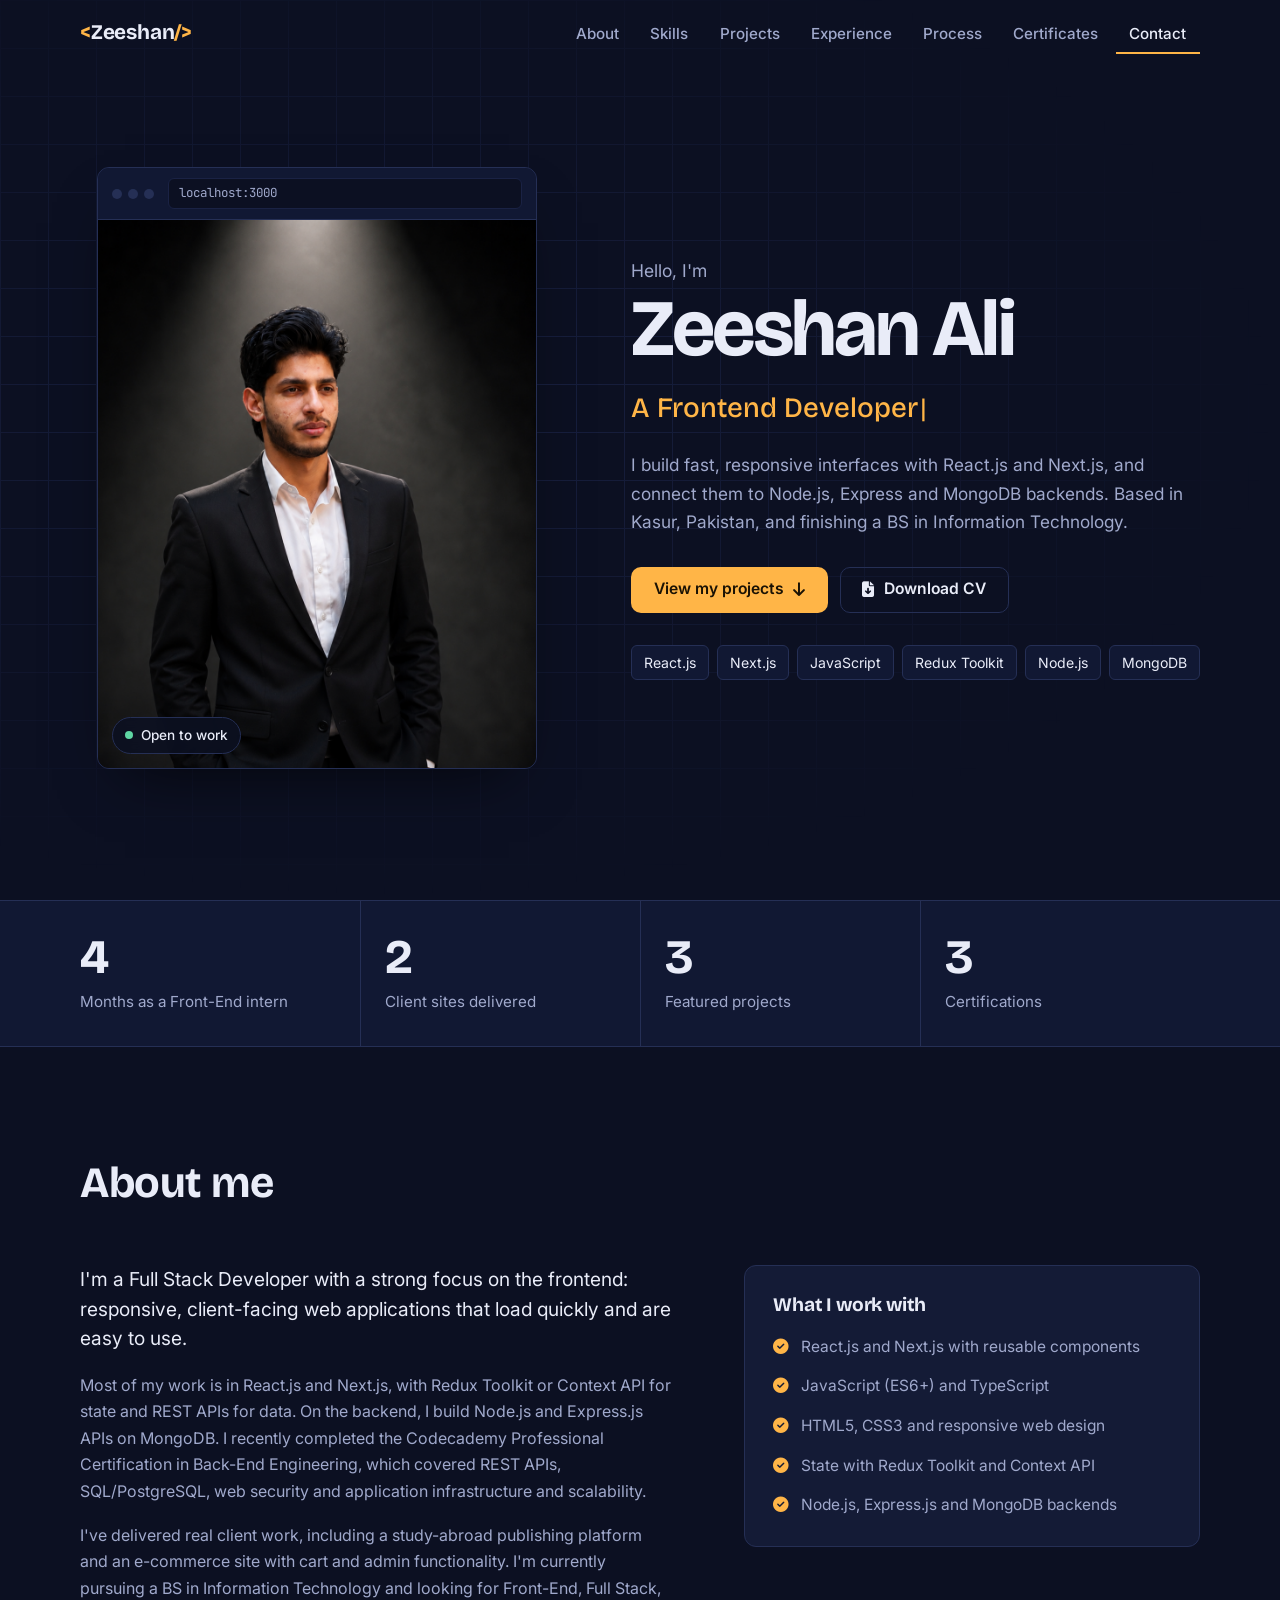
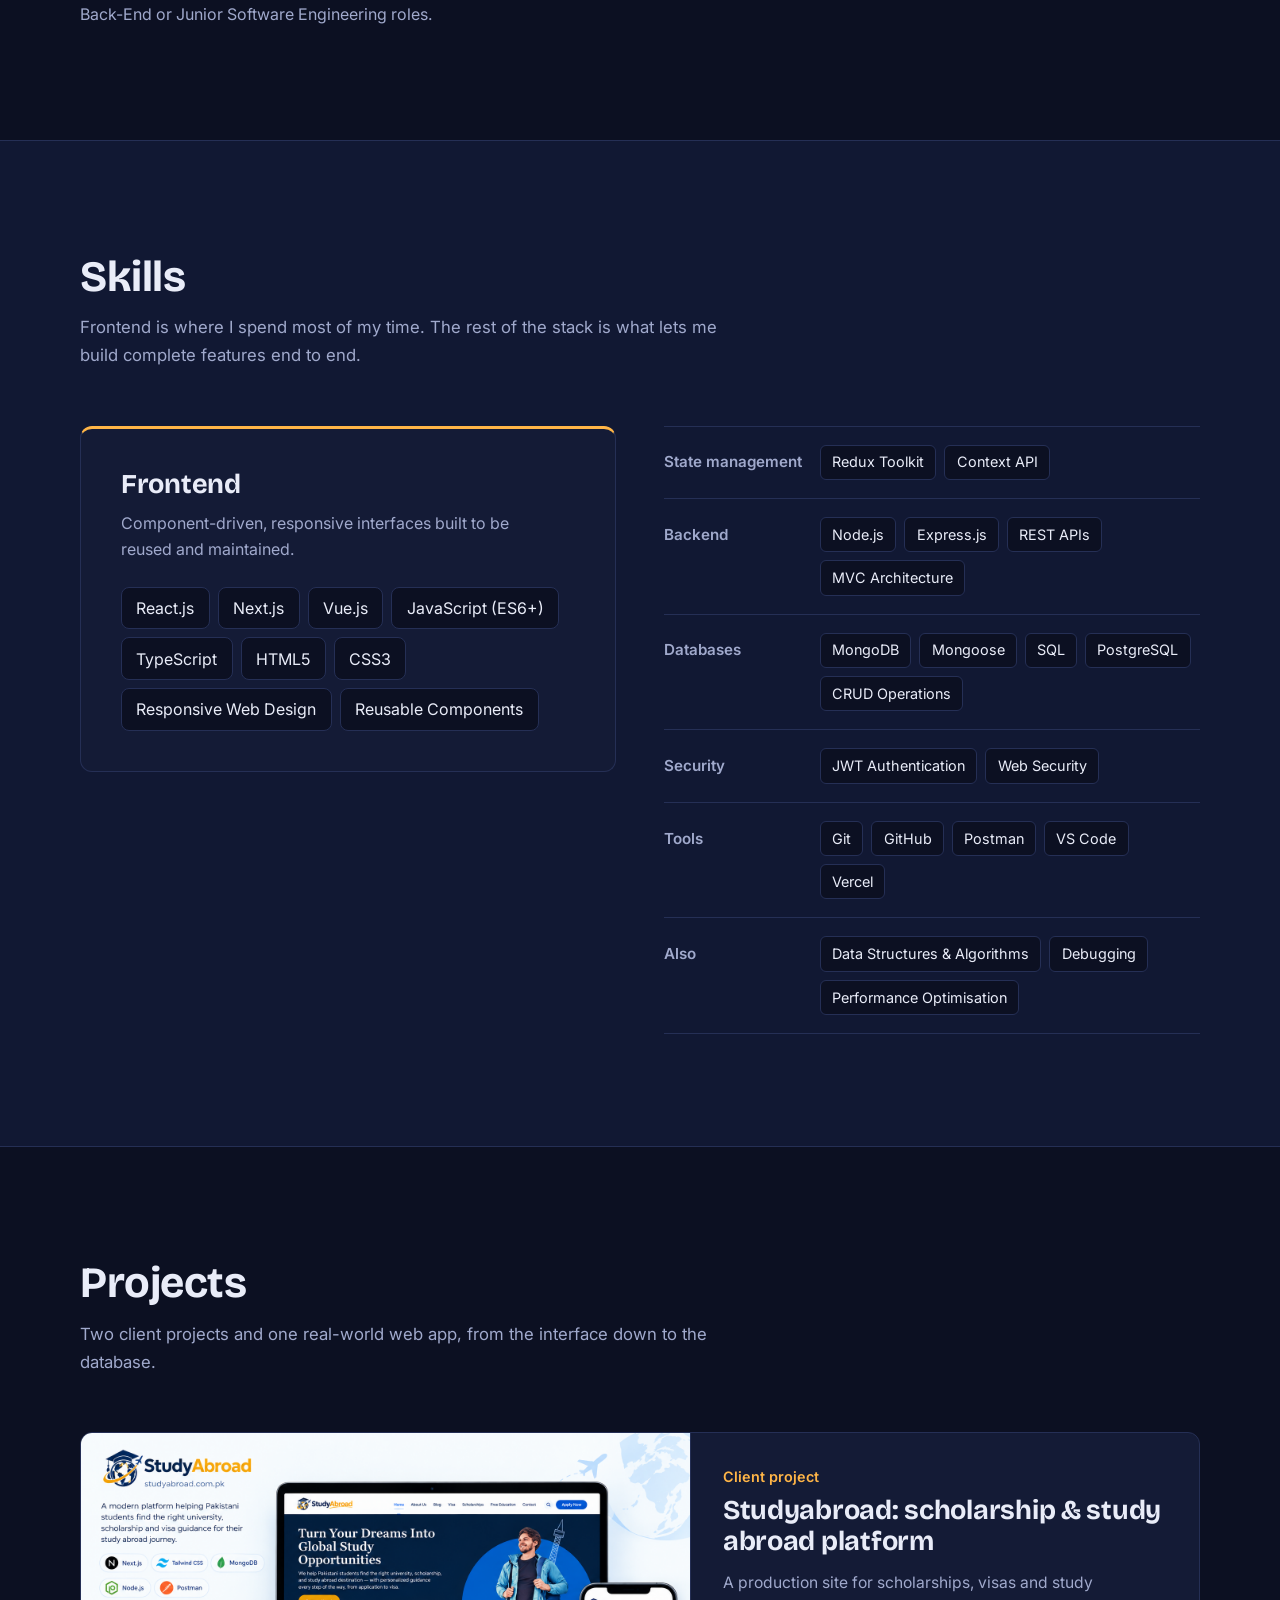
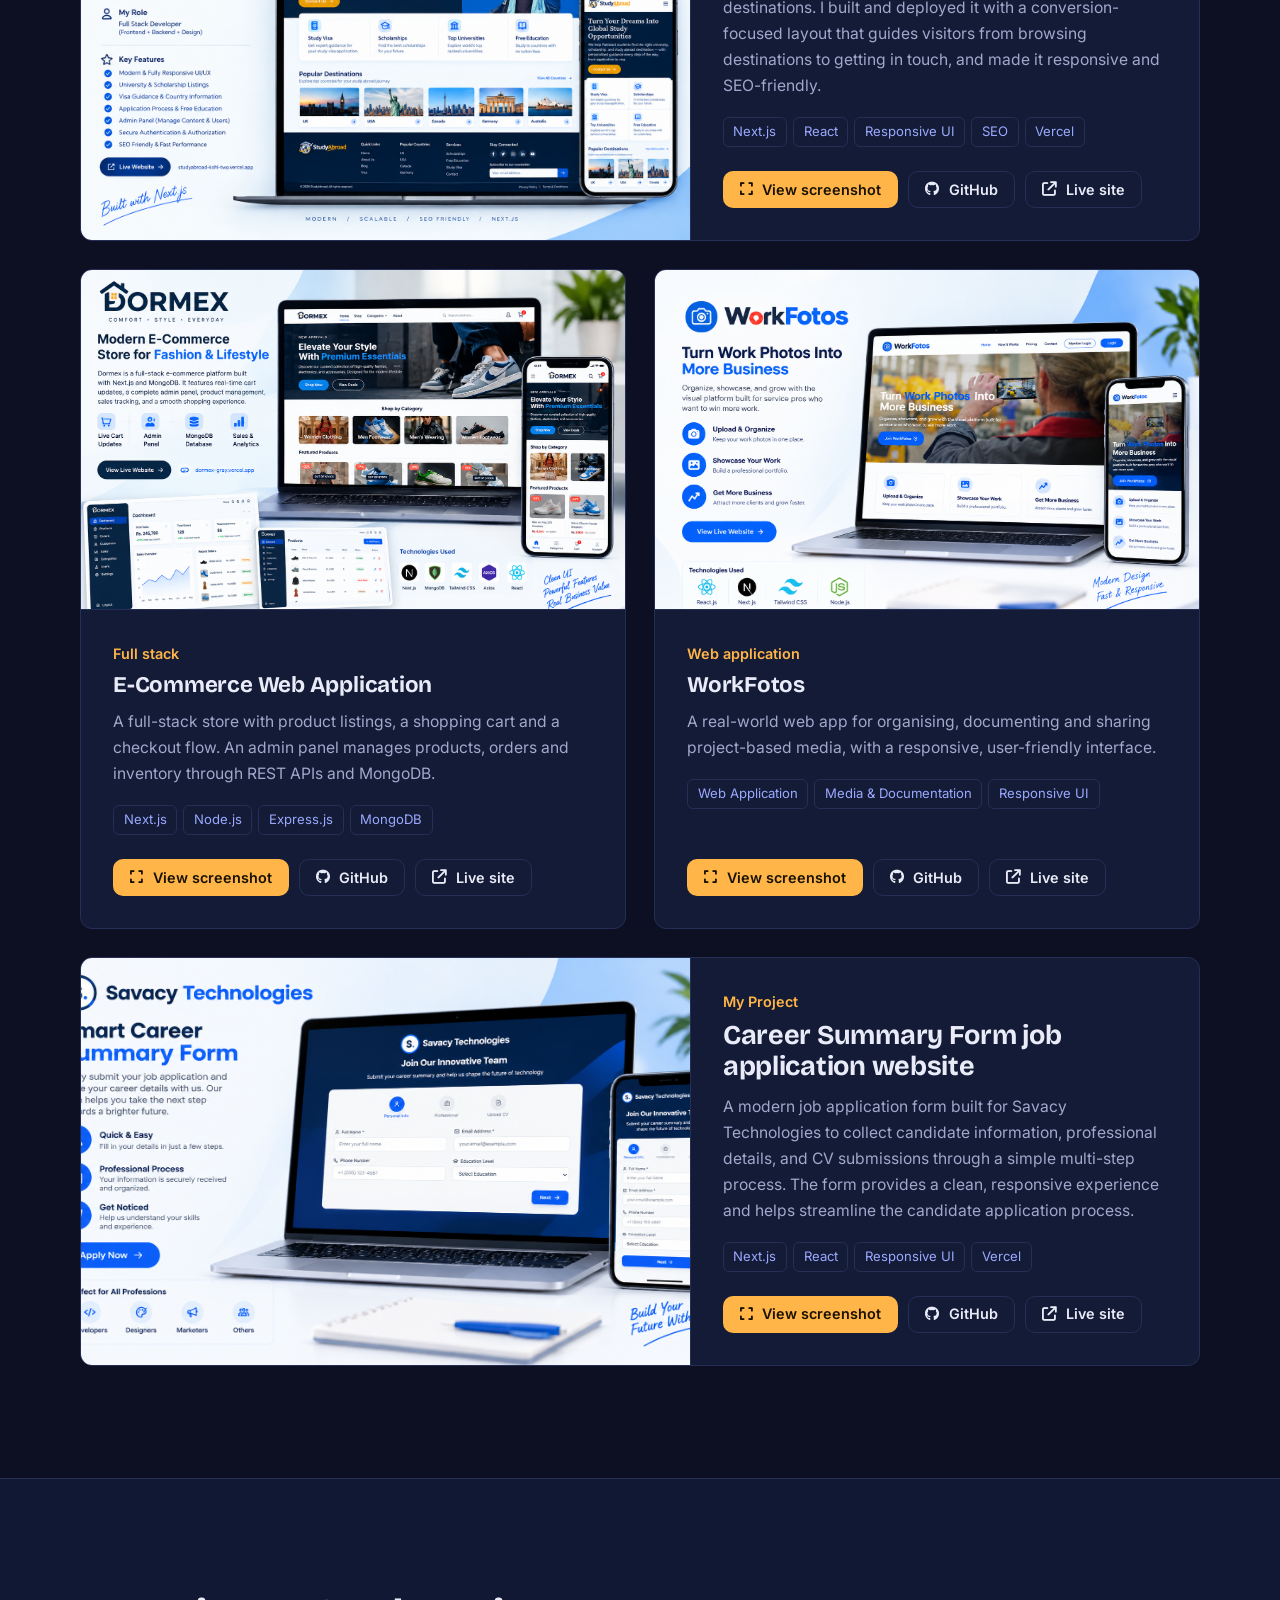
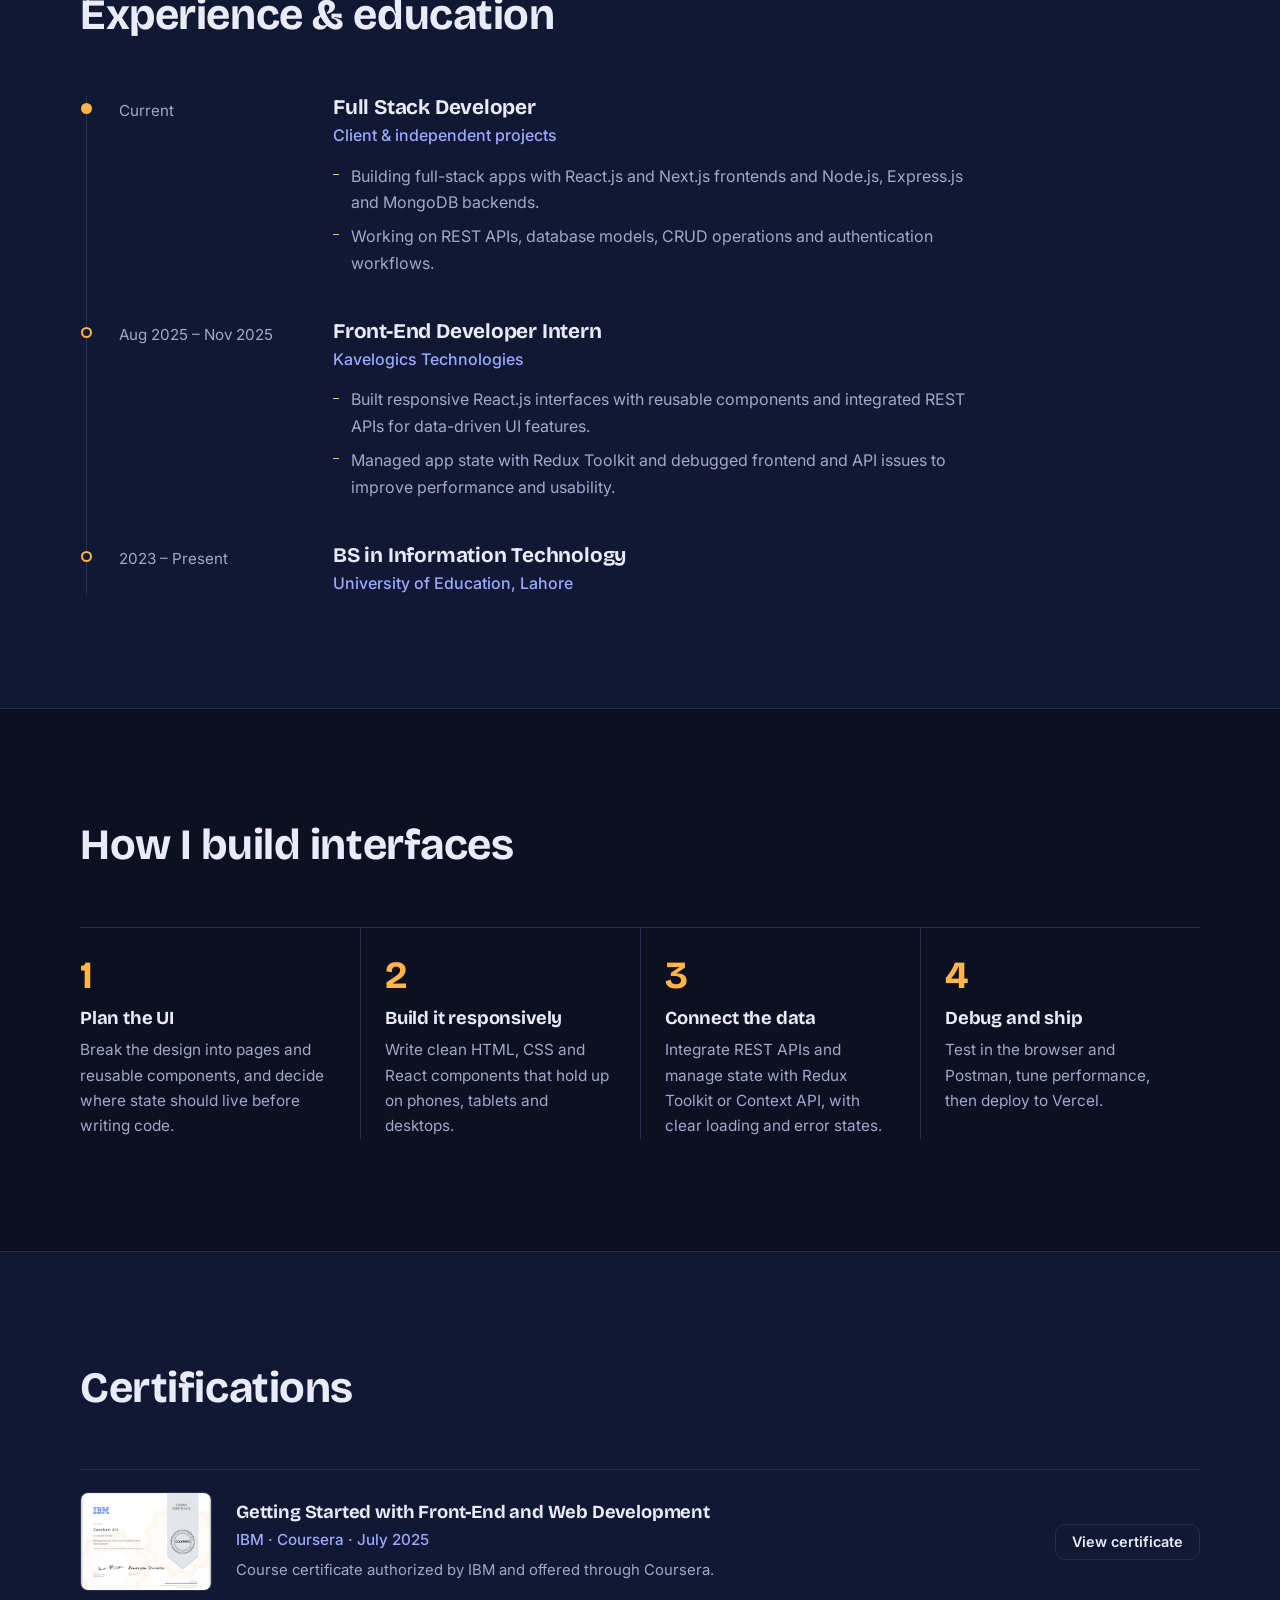
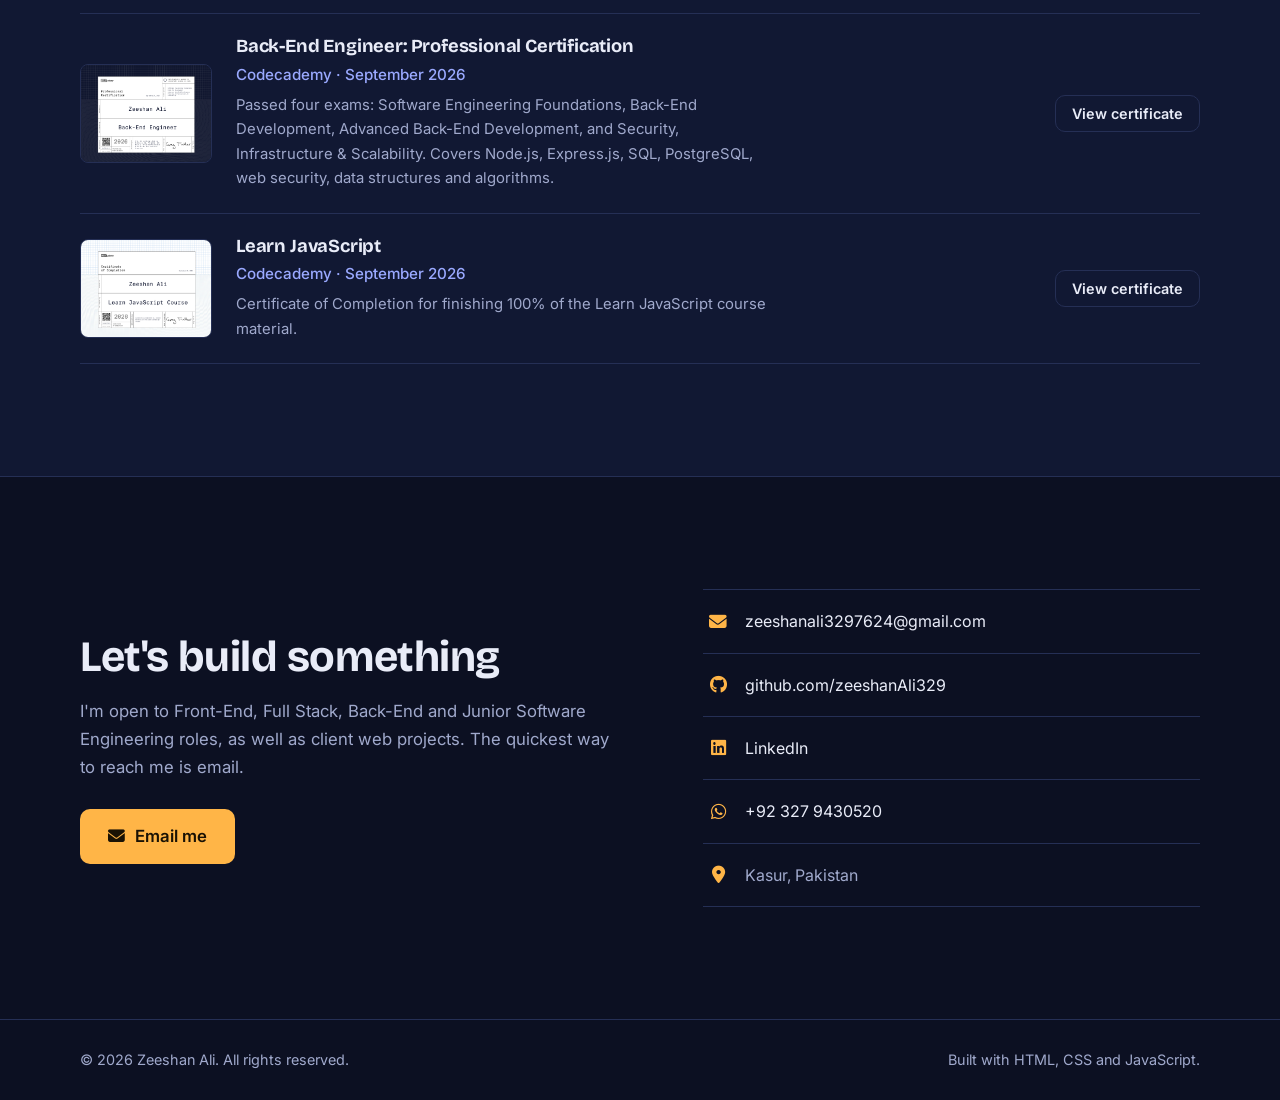
==== index.html @ cac4fcfd "deploy-changes" ====
<!-- ==========================================
     FILE: index.html
     Zeeshan Ali - Frontend & Full Stack Developer Portfolio
     ========================================== -->
<!doctype html>
<html lang="en">
  <head>
    <meta charset="UTF-8" />
    <meta name="viewport" content="width=device-width, initial-scale=1.0" />
    <meta
      name="description"
      content="Portfolio of Zeeshan Ali, a Full Stack Developer with a frontend focus. React.js, Next.js, TypeScript, Redux Toolkit, Node.js, Express.js and MongoDB."
    />
    <meta name="theme-color" content="#0c1022" />
    <title>Zeeshan Ali | Frontend &amp; Full Stack Developer</title>

    <!-- Fonts: Bricolage Grotesque (headings), Inter (body), JetBrains Mono (code bits) -->
    <link rel="preconnect" href="https://fonts.googleapis.com" />
    <link rel="preconnect" href="https://fonts.gstatic.com" crossorigin />
    <link
      href="https://fonts.googleapis.com/css2?family=Bricolage+Grotesque:opsz,wght@12..96,500;12..96,700&family=Inter:wght@400;500;600&family=JetBrains+Mono:wght@400;500&display=swap"
      rel="stylesheet"
    />

    <!-- FontAwesome Icons -->
    <link
      rel="stylesheet"
      href="https://cdnjs.cloudflare.com/ajax/libs/font-awesome/6.4.0/css/all.min.css"
    />

    <!-- Custom CSS -->
    <link rel="stylesheet" href="styles.css" />
  </head>
  <body>
    <a class="skip-link" href="#main">Skip to content</a>

    <!-- Navigation -->
    <header class="navbar" id="navbar">
      <div class="container nav-container">
        <a href="#hero" class="nav-logo" aria-label="Zeeshan Ali, back to top">
          <span class="logo-accent">&lt;</span>Zeeshan<span class="logo-accent"
            >/&gt;</span
          >
        </a>

        <nav class="nav-menu" id="nav-menu" aria-label="Main">
          <a href="#about" class="nav-link">About</a>
          <a href="#skills" class="nav-link">Skills</a>
          <a href="#projects" class="nav-link">Projects</a>
          <a href="#experience" class="nav-link">Experience</a>
          <a href="#process" class="nav-link">Process</a>
          <a href="#certificates" class="nav-link">Certificates</a>
          <a href="#contact" class="nav-link">Contact</a>
        </nav>

        <button
          class="hamburger"
          id="hamburger"
          aria-label="Toggle navigation menu"
          aria-controls="nav-menu"
          aria-expanded="false"
        >
          <span class="bar"></span>
          <span class="bar"></span>
          <span class="bar"></span>
        </button>
      </div>
    </header>

    <main id="main">
      <!-- HERO SECTION -->
      <section id="hero" class="hero">
        <div class="container hero-grid">
          <!-- LEFT: profile photo inside a browser window -->
          <div class="hero-visual">
            <div class="browser">
              <div class="browser-bar">
                <span class="dots" aria-hidden="true"
                  ><i></i><i></i><i></i
                ></span>
                <span class="browser-url">localhost:3000</span>
              </div>
              <div class="browser-body">
                <!-- Put your photo in the same folder as index.html and name it myimage.png -->
                <img
                  src="myimage.png"
                  alt="Portrait of Zeeshan Ali"
                  class="profile-img"
                  width="480"
                  height="600"
                />
                <span class="status-chip">
                  <span class="status-dot" aria-hidden="true"></span>
                  Open to work
                </span>
              </div>
            </div>
          </div>

          <!-- RIGHT: text content -->
          <div class="hero-content">
            <p class="hero-greeting">Hello, I'm</p>
            <h1 class="hero-title">Zeeshan Ali</h1>
            <p class="hero-role">
              <span class="sr-only">Frontend and Full Stack Developer</span>
              <span aria-hidden="true">
                A <span class="dynamic-type" id="dynamic-type"></span
                ><span class="type-cursor">|</span>
              </span>
            </p>

            <p class="hero-description">
              I build fast, responsive interfaces with React.js and Next.js, and
              connect them to Node.js, Express and MongoDB backends. Based in
              Kasur, Pakistan, and finishing a BS in Information Technology.
            </p>

            <div class="hero-cta-group">
              <a href="#projects" class="btn btn-primary">
                <span>View my projects</span>
                <i class="fa-solid fa-arrow-down" aria-hidden="true"></i>
              </a>
              <a
                href="/Zeeshan_Ali_CV.pdf"
                class="btn btn-secondary"
                target="_blank"
                rel="noopener"
              >
                <i class="fa-solid fa-file-arrow-down" aria-hidden="true"></i>
                <span>Download CV</span>
              </a>
            </div>

            <ul class="hero-badges" aria-label="Main technologies">
              <li>React.js</li>
              <li>Next.js</li>
              <li>JavaScript</li>
              <li>Redux Toolkit</li>
              <li>Node.js</li>
              <li>MongoDB</li>
            </ul>
          </div>
        </div>
      </section>

      <!-- STATS BAR -->
      <section class="stats" aria-label="Highlights">
        <div class="container stats-grid">
          <div class="stat">
            <div class="stat-number" data-target="4">0</div>
            <div class="stat-label">Months as a Front-End intern</div>
          </div>
          <div class="stat">
            <div class="stat-number" data-target="2">0</div>
            <div class="stat-label">Client sites delivered</div>
          </div>
          <div class="stat">
            <div class="stat-number" data-target="3">0</div>
            <div class="stat-label">Featured projects</div>
          </div>
          <div class="stat">
            <div class="stat-number" data-target="3">0</div>
            <div class="stat-label">Certifications</div>
          </div>
        </div>
      </section>

      <!-- ABOUT SECTION -->
      <section id="about" class="section">
        <div class="container">
          <div class="section-header">
            <h2 class="section-title">About me</h2>
          </div>

          <div class="about-grid">
            <div class="about-text">
              <p class="about-lead">
                I'm a Full Stack Developer with a strong focus on the frontend:
                responsive, client-facing web applications that load quickly and
                are easy to use.
              </p>
              <p>
                Most of my work is in React.js and Next.js, with Redux Toolkit
                or Context API for state and REST APIs for data. On the backend,
                I build Node.js and Express.js APIs on MongoDB. I recently
                completed the Codecademy Professional Certification in Back-End
                Engineering, which covered REST APIs, SQL/PostgreSQL, web
                security and application infrastructure and scalability.
              </p>
              <p>
                I've delivered real client work, including a study-abroad
                publishing platform and an e-commerce site with cart and admin
                functionality. I'm currently pursuing a BS in Information
                Technology and looking for Front-End, Full Stack, Back-End or
                Junior Software Engineering roles.
              </p>
            </div>

            <div class="about-side panel">
              <h3>What I work with</h3>
              <ul class="check-list">
                <li>
                  <i class="fa-solid fa-circle-check" aria-hidden="true"></i>
                  React.js and Next.js with reusable components
                </li>
                <li>
                  <i class="fa-solid fa-circle-check" aria-hidden="true"></i>
                  JavaScript (ES6+) and TypeScript
                </li>
                <li>
                  <i class="fa-solid fa-circle-check" aria-hidden="true"></i>
                  HTML5, CSS3 and responsive web design
                </li>
                <li>
                  <i class="fa-solid fa-circle-check" aria-hidden="true"></i>
                  State with Redux Toolkit and Context API
                </li>

                <li>
                  <i class="fa-solid fa-circle-check" aria-hidden="true"></i>
                  Node.js, Express.js and MongoDB backends
                </li>
              </ul>
            </div>
          </div>
        </div>
      </section>

      <!-- SKILLS SECTION -->
      <section id="skills" class="section section-alt">
        <div class="container">
          <div class="section-header">
            <h2 class="section-title">Skills</h2>
            <p class="section-lede">
              Frontend is where I spend most of my time. The rest of the stack
              is what lets me build complete features end to end.
            </p>
          </div>

          <div class="skills-layout">
            <!-- Primary: Frontend -->
            <div class="skill-primary panel">
              <h3>Frontend</h3>
              <p>
                Component-driven, responsive interfaces built to be reused and
                maintained.
              </p>
              <ul class="chips chips-lg">
                <li>React.js</li>
                <li>Next.js</li>
                <li>Vue.js</li>
                <li>JavaScript (ES6+)</li>
                <li>TypeScript</li>
                <li>HTML5</li>
                <li>CSS3</li>
                <li>Responsive Web Design</li>
                <li>Reusable Components</li>
              </ul>
            </div>

            <!-- Secondary groups -->
            <div class="skill-list">
              <div class="skill-row">
                <h3>State management</h3>
                <ul class="chips">
                  <li>Redux Toolkit</li>
                  <li>Context API</li>
                </ul>
              </div>
              <div class="skill-row">
                <h3>Backend</h3>
                <ul class="chips">
                  <li>Node.js</li>
                  <li>Express.js</li>
                  <li>REST APIs</li>
                  <li>MVC Architecture</li>
                </ul>
              </div>
              <div class="skill-row">
                <h3>Databases</h3>
                <ul class="chips">
                  <li>MongoDB</li>
                  <li>Mongoose</li>
                  <li>SQL</li>
                  <li>PostgreSQL</li>
                  <li>CRUD Operations</li>
                </ul>
              </div>
              <div class="skill-row">
                <h3>Security</h3>
                <ul class="chips">
                  <li>JWT Authentication</li>
                  <li>Web Security</li>
                </ul>
              </div>
              <div class="skill-row">
                <h3>Tools</h3>
                <ul class="chips">
                  <li>Git</li>
                  <li>GitHub</li>
                  <li>Postman</li>
                  <li>VS Code</li>
                  <li>Vercel</li>
                </ul>
              </div>
              <div class="skill-row">
                <h3>Also</h3>
                <ul class="chips">
                  <li>Data Structures &amp; Algorithms</li>
                  <li>Debugging</li>
                  <li>Performance Optimisation</li>
                </ul>
              </div>
            </div>
          </div>
        </div>
      </section>

      <!-- PROJECTS SECTION -->
      <section id="projects" class="section">
        <div class="container">
          <div class="section-header">
            <h2 class="section-title">Projects</h2>
            <p class="section-lede">
              Two client projects and one real-world web app, from the interface
              down to the database.
            </p>
          </div>

          <div class="projects-grid">
            <!-- PROJECT 1: Studyabroad (featured) -->
            <article class="project-card project-featured">
              <div class="shot" data-placeholder="Add projects/studyabroad.png">
                <img
                  src="projects/studyabroad.png"
                  alt="Studyabroad website home page"
                  loading="lazy"
                />
              </div>
              <div class="project-body">
                <p class="project-kind">Client project</p>
                <h3 class="project-title">
                  Studyabroad: scholarship &amp; study abroad platform
                </h3>
                <p class="project-description">
                  A production site for scholarships, visas and study
                  destinations. I built and deployed it with a
                  conversion-focused layout that guides visitors from browsing
                  destinations to getting in touch, and made it responsive and
                  SEO-friendly.
                </p>
                <ul class="tags">
                  <li>Next.js</li>
                  <li>React</li>
                  <li>Responsive UI</li>
                  <li>SEO</li>
                  <li>Vercel</li>
                </ul>
                <div class="project-actions">
                  <button
                    type="button"
                    class="btn btn-sm btn-primary"
                    data-lightbox-src="projects/studyabroad.png"
                    data-lightbox-title="Studyabroad"
                  >
                    <i class="fa-solid fa-expand" aria-hidden="true"></i>
                    View screenshot
                  </button>
                  <a
                    href="https://github.com/zeeshanAli329/studyabroad"
                    class="btn btn-sm btn-secondary"
                    target="_blank"
                    rel="noopener"
                  >
                    <i class="fa-brands fa-github" aria-hidden="true"></i>
                    GitHub
                  </a>
                  <!-- When you have the live URL, add: -->
                  <a
                    href="https://studyabroad-kohl-two.vercel.app/"
                    class="btn btn-sm btn-secondary"
                    target="_blank"
                    rel="noopener"
                  >
                    <i
                      class="fa-solid fa-arrow-up-right-from-square"
                      aria-hidden="true"
                    ></i>
                    Live site
                  </a>
                </div>
              </div>
            </article>

            <!-- PROJECT 2: E-Commerce -->
            <article class="project-card">
              <div class="shot" data-placeholder="Add projects/ecommerce.png">
                <img
                  src="projects/dormex.png"
                  alt="E-commerce web application storefront"
                  loading="lazy"
                />
              </div>
              <div class="project-body">
                <p class="project-kind">Full stack</p>
                <h3 class="project-title">E-Commerce Web Application</h3>
                <p class="project-description">
                  A full-stack store with product listings, a shopping cart and
                  a checkout flow. An admin panel manages products, orders and
                  inventory through REST APIs and MongoDB.
                </p>
                <ul class="tags">
                  <li>Next.js</li>
                  <li>Node.js</li>
                  <li>Express.js</li>
                  <li>MongoDB</li>
                </ul>
                <div class="project-actions">
                  <button
                    type="button"
                    class="btn btn-sm btn-primary"
                    data-lightbox-src="projects/dormex.png"
                    data-lightbox-title="E-Commerce Web Application"
                  >
                    <i class="fa-solid fa-expand" aria-hidden="true"></i>
                    View screenshot
                  </button>
                  <a
                    href="https://github.com/zeeshanAli329/LuxeStore"
                    class="btn btn-sm btn-secondary"
                    target="_blank"
                    rel="noopener"
                  >
                    <i class="fa-brands fa-github" aria-hidden="true"></i>
                    GitHub
                  </a>
                  <a
                    href="https://dormex-gray.vercel.app/"
                    class="btn btn-sm btn-secondary"
                    target="_blank"
                    rel="noopener"
                  >
                    <i
                      class="fa-solid fa-arrow-up-right-from-square"
                      aria-hidden="true"
                    ></i>
                    Live site
                  </a>
                </div>
              </div>
            </article>

            <!-- PROJECT 3: WorkFotos -->
            <article class="project-card">
              <div class="shot" data-placeholder="workfotos">
                <img
                  src="projects/workfotos.png"
                  alt="WorkFotos web application"
                  loading="lazy"
                />
              </div>
              <div class="project-body">
                <p class="project-kind">Web application</p>
                <h3 class="project-title">WorkFotos</h3>
                <p class="project-description">
                  A real-world web app for organising, documenting and sharing
                  project-based media, with a responsive, user-friendly
                  interface.
                </p>
                <ul class="tags">
                  <li>Web Application</li>
                  <li>Media &amp; Documentation</li>
                  <li>Responsive UI</li>
                </ul>
                <div class="project-actions">
                  <button
                    type="button"
                    class="btn btn-sm btn-primary"
                    data-lightbox-src="projects/workfotos.png"
                    data-lightbox-title="WorkFotos"
                  >
                    <i class="fa-solid fa-expand" aria-hidden="true"></i>
                    View screenshot
                  </button>
                  <a
                    href="https://github.com/zeeshanAli329/Work-Fotos"
                    class="btn btn-sm btn-secondary"
                    target="_blank"
                    rel="noopener"
                  >
                    <i class="fa-brands fa-github" aria-hidden="true"></i>
                    GitHub
                  </a>
                  <a
                    href="https://work-fotos.vercel.app/"
                    class="btn btn-sm btn-secondary"
                    target="_blank"
                    rel="noopener"
                  >
                    <i
                      class="fa-solid fa-arrow-up-right-from-square"
                      aria-hidden="true"
                    ></i>
                    Live site
                  </a>
                </div>
              </div>
            </article>

            <!-- -----------PROJECT 4 : cAREER FORM ------------- -->
            <article class="project-card project-featured">
              <div class="shot" data-placeholder="Add projects/careerform.png">
                <img
                  src="projects/careerform.png"
                  alt="career website home page"
                  loading="lazy"
                />
              </div>
              <div class="project-body">
                <p class="project-kind">My Project</p>
                <h3 class="project-title">
                  Career Summary Form job application website
                </h3>
                <p class="project-description">
                  A modern job application form built for Savacy Technologies to
                  collect candidate information, professional details, and CV
                  submissions through a simple multi-step process. The form
                  provides a clean, responsive experience and helps streamline
                  the candidate application process.
                </p>
                <ul class="tags">
                  <li>Next.js</li>
                  <li>React</li>
                  <li>Responsive UI</li>
                  <li>Vercel</li>
                </ul>
                <div class="project-actions">
                  <button
                    type="button"
                    class="btn btn-sm btn-primary"
                    data-lightbox-src="projects/studyabroad.png"
                    data-lightbox-title="Studyabroad"
                  >
                    <i class="fa-solid fa-expand" aria-hidden="true"></i>
                    View screenshot
                  </button>
                  <a
                    href="https://github.com/zeeshanAli329/career-summary-form"
                    class="btn btn-sm btn-secondary"
                    target="_blank"
                    rel="noopener"
                  >
                    <i class="fa-brands fa-github" aria-hidden="true"></i>
                    GitHub
                  </a>
                  <!-- When you have the live URL, add: -->
                  <a
                    href="https://career-summary-form.vercel.app/"
                    class="btn btn-sm btn-secondary"
                    target="_blank"
                    rel="noopener"
                  >
                    <i
                      class="fa-solid fa-arrow-up-right-from-square"
                      aria-hidden="true"
                    ></i>
                    Live site
                  </a>
                </div>
              </div>
            </article>
          </div>
        </div>
      </section>

      <!-- EXPERIENCE & EDUCATION SECTION -->
      <section id="experience" class="section section-alt">
        <div class="container">
          <div class="section-header">
            <h2 class="section-title">Experience &amp; education</h2>
          </div>

          <div class="timeline">
            <div class="t-item is-current">
              <p class="t-date">Current</p>
              <div class="t-body">
                <h3>Full Stack Developer</h3>
                <p class="t-org">Client &amp; independent projects</p>
                <ul class="t-points">
                  <li>
                    Building full-stack apps with React.js and Next.js frontends
                    and Node.js, Express.js and MongoDB backends.
                  </li>
                  <li>
                    Working on REST APIs, database models, CRUD operations and
                    authentication workflows.
                  </li>
                </ul>
              </div>
            </div>

            <div class="t-item">
              <p class="t-date">Aug 2025 – Nov 2025</p>
              <div class="t-body">
                <h3>Front-End Developer Intern</h3>
                <p class="t-org">Kavelogics Technologies</p>
                <ul class="t-points">
                  <li>
                    Built responsive React.js interfaces with reusable
                    components and integrated REST APIs for data-driven UI
                    features.
                  </li>
                  <li>
                    Managed app state with Redux Toolkit and debugged frontend
                    and API issues to improve performance and usability.
                  </li>
                </ul>
              </div>
            </div>

            <div class="t-item">
              <p class="t-date">2023 – Present</p>
              <div class="t-body">
                <h3>BS in Information Technology</h3>
                <p class="t-org">University of Education, Lahore</p>
              </div>
            </div>
          </div>
        </div>
      </section>

      <!-- PROCESS SECTION -->
      <section id="process" class="section">
        <div class="container">
          <div class="section-header">
            <h2 class="section-title">How I build interfaces</h2>
          </div>

          <ol class="process-list">
            <li>
              <span class="step-num">1</span>
              <h3>Plan the UI</h3>
              <p>
                Break the design into pages and reusable components, and decide
                where state should live before writing code.
              </p>
            </li>
            <li>
              <span class="step-num">2</span>
              <h3>Build it responsively</h3>
              <p>
                Write clean HTML, CSS and React components that hold up on
                phones, tablets and desktops.
              </p>
            </li>
            <li>
              <span class="step-num">3</span>
              <h3>Connect the data</h3>
              <p>
                Integrate REST APIs and manage state with Redux Toolkit or
                Context API, with clear loading and error states.
              </p>
            </li>
            <li>
              <span class="step-num">4</span>
              <h3>Debug and ship</h3>
              <p>
                Test in the browser and Postman, tune performance, then deploy
                to Vercel.
              </p>
            </li>
          </ol>
        </div>
      </section>

      <!-- CERTIFICATES SECTION -->
      <section id="certificates" class="section section-alt">
        <div class="container">
          <div class="section-header">
            <h2 class="section-title">Certifications</h2>
          </div>

          <ul class="cert-list">
            <!-- ------cert-3----- -->
            <li class="cert-item">
              <div
                class="cert-thumb"
                data-placeholder="Certificate image missing"
              >
                <img
                  src="certificates/frontend.png"
                  alt="IBM Getting Started with Front-End and Web Development course certificate on Coursera"
                  loading="lazy"
                />
              </div>
              <div class="cert-info">
                <h3 class="cert-title">
                  Getting Started with Front-End and Web Development
                </h3>
                <p class="cert-issuer">IBM · Coursera · July 2025</p>
                <p class="cert-desc">
                  Course certificate authorized by IBM and offered through
                  Coursera.
                </p>
              </div>
              <button
                type="button"
                class="btn btn-sm btn-secondary"
                data-lightbox-src="certificates/frontend.png"
                data-lightbox-title="Getting Started with Front-End and Web Development (IBM, Coursera)"
              >
                View certificate
              </button>
            </li>
            <!-- Cert 1 -->
            <li class="cert-item">
              <div
                class="cert-thumb"
                data-placeholder="Certificate image missing"
              >
                <img
                  src="certificates/Backend%20Engineer%20Certificate.png"
                  alt="Codecademy Back-End Engineer Professional Certification"
                  loading="lazy"
                />
              </div>
              <div class="cert-info">
                <h3 class="cert-title">
                  Back-End Engineer: Professional Certification
                </h3>
                <p class="cert-issuer">Codecademy · September 2026</p>
                <p class="cert-desc">
                  Passed four exams: Software Engineering Foundations, Back-End
                  Development, Advanced Back-End Development, and Security,
                  Infrastructure &amp; Scalability. Covers Node.js, Express.js,
                  SQL, PostgreSQL, web security, data structures and algorithms.
                </p>
              </div>
              <button
                type="button"
                class="btn btn-sm btn-secondary"
                data-lightbox-src="certificates/Backend%20Engineer%20Certificate.png"
                data-lightbox-title="Back-End Engineer: Professional Certification (Codecademy)"
              >
                View certificate
              </button>
            </li>

            <!-- Cert 2 -->
            <li class="cert-item">
              <div
                class="cert-thumb"
                data-placeholder="Certificate image missing"
              >
                <img
                  src="certificates/JavaScript%20Course%20Certificate.png"
                  alt="Codecademy Learn JavaScript certificate of completion"
                  loading="lazy"
                />
              </div>
              <div class="cert-info">
                <h3 class="cert-title">Learn JavaScript</h3>
                <p class="cert-issuer">Codecademy · September 2026</p>
                <p class="cert-desc">
                  Certificate of Completion for finishing 100% of the Learn
                  JavaScript course material.
                </p>
              </div>
              <button
                type="button"
                class="btn btn-sm btn-secondary"
                data-lightbox-src="certificates/JavaScript%20Course%20Certificate.png"
                data-lightbox-title="Learn JavaScript (Codecademy)"
              >
                View certificate
              </button>
            </li>

            <!-- Cert 3 -->
          </ul>
        </div>
      </section>

      <!-- CONTACT SECTION -->
      <section id="contact" class="section">
        <div class="container contact-grid">
          <div class="contact-intro">
            <h2 class="section-title">Let's build something</h2>
            <p class="contact-desc">
              I'm open to Front-End, Full Stack, Back-End and Junior Software
              Engineering roles, as well as client web projects. The quickest
              way to reach me is email.
            </p>
            <div class="contact-cta">
              <a
                href="mailto:zeeshanali976m@gmail.com"
                class="btn btn-primary btn-lg"
              >
                <i class="fa-solid fa-envelope" aria-hidden="true"></i>
                <span>Email me</span>
              </a>
            </div>
          </div>

          <ul class="contact-links">
            <li>
              <a href="mailto:zeeshanali976m@gmail.com" class="contact-item">
                <i class="fa-solid fa-envelope" aria-hidden="true"></i>
                <span>zeeshanali3297624@gmail.com</span>
              </a>
            </li>
            <li>
              <a
                href="https://github.com/zeeshanAli329"
                target="_blank"
                rel="noopener"
                class="contact-item"
              >
                <i class="fa-brands fa-github" aria-hidden="true"></i>
                <span>github.com/zeeshanAli329</span>
              </a>
            </li>
            <li>
              <!-- Replace YOUR-LINKEDIN-USERNAME with your real LinkedIn profile name -->
              <a
                href="https://www.linkedin.com/in/zeeshan-ali-aa55b3340/"
                target="_blank"
                rel="noopener"
                class="contact-item"
              >
                <i class="fa-brands fa-linkedin" aria-hidden="true"></i>
                <span>LinkedIn</span>
              </a>
            </li>
            <li>
              <a
                href="https://wa.me/923279430520"
                target="_blank"
                rel="noopener"
                class="contact-item"
              >
                <i class="fa-brands fa-whatsapp" aria-hidden="true"></i>
                <span>+92 327 9430520</span>
              </a>
            </li>
            <li class="contact-item contact-static">
              <i class="fa-solid fa-location-dot" aria-hidden="true"></i>
              <span>Kasur, Pakistan</span>
            </li>
          </ul>
        </div>
      </section>
    </main>

    <!-- FOOTER -->
    <footer class="footer">
      <div class="container footer-content">
        <p>&copy; 2026 Zeeshan Ali. All rights reserved.</p>
        <p class="footer-subtext">Built with HTML, CSS and JavaScript.</p>
      </div>
    </footer>

    <!-- FULLSCREEN IMAGE LIGHTBOX -->
    <div
      class="modal-overlay"
      id="lightbox"
      role="dialog"
      aria-modal="true"
      aria-labelledby="lightbox-title"
      aria-hidden="true"
    >
      <div class="modal-container">
        <button
          type="button"
          class="modal-close"
          id="lightbox-close-btn"
          aria-label="Close preview"
        >
          <i class="fa-solid fa-xmark" aria-hidden="true"></i>
        </button>
        <h3 id="lightbox-title" class="lightbox-caption">Preview</h3>
        <div class="lightbox-img-wrapper">
          <img src="" alt="" id="lightbox-img" />
          <p class="lightbox-missing">This preview isn't available yet.</p>
        </div>
      </div>
    </div>

    <script src="script.js"></script>
  </body>
</html>
---- styles.css ----
/* ==========================================
   FILE: styles.css
   Zeeshan Ali - Frontend & Full Stack Developer Portfolio
   ========================================== */

/* ---------- Design tokens ---------- */
:root {
  --bg: #0c1022;
  --bg-raised: #111833;
  --panel: #141b36;
  --line: #252f55;
  --line-soft: #1a2244;

  --text: #e9ecf8;
  --muted: #a0a9cc;
  --accent: #ffb547;
  --accent-hover: #ffc772;
  --accent-ink: #1a1204;
  --link: #9aa9ff;
  --ok: #5fd6a3;

  --font-display: "Bricolage Grotesque", "Inter", system-ui, sans-serif;
  --font-body: "Inter", system-ui, -apple-system, "Segoe UI", Roboto, sans-serif;
  --font-mono: "JetBrains Mono", ui-monospace, Menlo, Consolas, monospace;

  --radius: 12px;
  --radius-sm: 8px;
  --nav-h: 68px;
  --container: 1120px;
}

/* ---------- Reset & base ---------- */
*,
*::before,
*::after {
  box-sizing: border-box;
}

* {
  margin: 0;
}

html {
  scroll-behavior: smooth;
  scroll-padding-top: calc(var(--nav-h) + 16px);
  -webkit-text-size-adjust: 100%;
}

body {
  background: var(--bg);
  color: var(--text);
  font-family: var(--font-body);
  font-size: 1rem;
  line-height: 1.65;
  -webkit-font-smoothing: antialiased;
}

body.no-scroll {
  overflow: hidden;
}

img {
  max-width: 100%;
  display: block;
}

ul,
ol {
  list-style: none;
  padding: 0;
}

a {
  color: inherit;
  text-decoration: none;
}

button {
  font: inherit;
  color: inherit;
  cursor: pointer;
}

h1,
h2,
h3 {
  font-family: var(--font-display);
  line-height: 1.15;
  letter-spacing: -0.01em;
}

:focus-visible {
  outline: 2px solid var(--accent);
  outline-offset: 3px;
}

.container {
  width: min(var(--container), 100% - 48px);
  margin-inline: auto;
}

.sr-only {
  position: absolute;
  width: 1px;
  height: 1px;
  padding: 0;
  margin: -1px;
  overflow: hidden;
  clip: rect(0, 0, 0, 0);
  white-space: nowrap;
  border: 0;
}

.skip-link {
  position: fixed;
  top: -60px;
  left: 16px;
  z-index: 200;
  padding: 10px 16px;
  border-radius: var(--radius-sm);
  background: var(--accent);
  color: var(--accent-ink);
  font-weight: 600;
  transition: top 0.15s ease;
}

.skip-link:focus {
  top: 12px;
}

/* ---------- Buttons ---------- */
.btn {
  display: inline-flex;
  align-items: center;
  justify-content: center;
  gap: 0.6rem;
  padding: 0.8rem 1.35rem;
  border: 1px solid transparent;
  border-radius: 10px;
  font-weight: 600;
  font-size: 0.98rem;
  line-height: 1.2;
  transition: background-color 0.18s ease, border-color 0.18s ease,
    color 0.18s ease;
}

.btn-primary {
  background: var(--accent);
  color: var(--accent-ink);
}

.btn-primary:hover {
  background: var(--accent-hover);
}

.btn-secondary {
  background: transparent;
  border-color: var(--line);
  color: var(--text);
}

.btn-secondary:hover {
  border-color: var(--accent);
  color: var(--accent);
}

.btn-sm {
  padding: 0.55rem 1rem;
  font-size: 0.9rem;
}

.btn-lg {
  padding: 1rem 1.7rem;
  font-size: 1.05rem;
}

/* ---------- Navigation ---------- */
.navbar {
  position: fixed;
  inset: 0 0 auto 0;
  z-index: 100;
  height: var(--nav-h);
  border-bottom: 1px solid transparent;
  transition: background-color 0.2s ease, border-color 0.2s ease;
}

.navbar.is-scrolled {
  background: rgba(12, 16, 34, 0.86);
  backdrop-filter: blur(12px);
  -webkit-backdrop-filter: blur(12px);
  border-bottom-color: var(--line);
}

.nav-container {
  height: 100%;
  display: flex;
  align-items: center;
  justify-content: space-between;
}

.nav-logo {
  font-family: var(--font-display);
  font-size: 1.3rem;
  font-weight: 700;
  letter-spacing: -0.01em;
}

.logo-accent {
  color: var(--accent);
}

.nav-menu {
  display: flex;
  align-items: center;
  gap: 4px;
}

.nav-link {
  padding: 0.5rem 0.85rem;
  border-radius: var(--radius-sm);
  color: var(--muted);
  font-size: 0.95rem;
  font-weight: 500;
  transition: color 0.15s ease;
}

.nav-link:hover,
.nav-link.active {
  color: var(--text);
}

.nav-link.active {
  box-shadow: inset 0 -2px 0 var(--accent);
  border-radius: 0;
}

.hamburger {
  display: none;
  width: 44px;
  height: 44px;
  padding: 0;
  border: 1px solid var(--line);
  border-radius: var(--radius-sm);
  background: transparent;
  flex-direction: column;
  align-items: center;
  justify-content: center;
  gap: 5px;
}

.hamburger .bar {
  display: block;
  width: 20px;
  height: 2px;
  background: var(--text);
  transition: transform 0.2s ease, opacity 0.2s ease;
}

.hamburger.is-open .bar:nth-child(1) {
  transform: translateY(7px) rotate(45deg);
}

.hamburger.is-open .bar:nth-child(2) {
  opacity: 0;
}

.hamburger.is-open .bar:nth-child(3) {
  transform: translateY(-7px) rotate(-45deg);
}

/* ---------- Hero ---------- */
.hero {
  position: relative;
  min-height: 100vh;
  min-height: 100svh;
  display: flex;
  align-items: center;
  padding: calc(var(--nav-h) + 40px) 0 72px;
  overflow: hidden;
}

/* faint blueprint grid behind the hero */
.hero::before {
  content: "";
  position: absolute;
  inset: 0;
  background-image: linear-gradient(var(--line-soft) 1px, transparent 1px),
    linear-gradient(90deg, var(--line-soft) 1px, transparent 1px);
  background-size: 48px 48px;
  -webkit-mask-image: radial-gradient(
    ellipse at 30% 45%,
    #000 0%,
    transparent 70%
  );
  mask-image: radial-gradient(ellipse at 30% 45%, #000 0%, transparent 70%);
  pointer-events: none;
}

.hero-grid {
  position: relative;
  display: grid;
  grid-template-columns: minmax(0, 5fr) minmax(0, 6fr);
  gap: clamp(32px, 6vw, 80px);
  align-items: center;
}

.hero-visual {
  max-width: 440px;
  width: 100%;
  justify-self: center;
}

/* Browser window frame around the photo */
.browser {
  border: 1px solid var(--line);
  border-radius: var(--radius);
  background: var(--panel);
  overflow: hidden;
  box-shadow: 0 28px 60px -28px rgba(0, 0, 0, 0.7);
}

.browser-bar {
  display: flex;
  align-items: center;
  gap: 14px;
  padding: 10px 14px;
  background: var(--bg-raised);
  border-bottom: 1px solid var(--line);
}

.dots {
  display: flex;
  gap: 6px;
}

.dots i {
  width: 10px;
  height: 10px;
  border-radius: 50%;
  background: var(--line);
}

.browser-url {
  flex: 1;
  min-width: 0;
  padding: 4px 10px;
  border: 1px solid var(--line-soft);
  border-radius: 6px;
  background: var(--bg);
  color: var(--muted);
  font-family: var(--font-mono);
  font-size: 0.78rem;
}

.browser-body {
  position: relative;
  aspect-ratio: 4 / 5;
  background: var(--bg-raised);
}

.profile-img {
  width: 100%;
  height: 100%;
  object-fit: cover;
}

.status-chip {
  position: absolute;
  left: 14px;
  bottom: 14px;
  display: inline-flex;
  align-items: center;
  gap: 8px;
  padding: 6px 12px;
  border: 1px solid var(--line);
  border-radius: 999px;
  background: rgba(12, 16, 34, 0.88);
  backdrop-filter: blur(6px);
  -webkit-backdrop-filter: blur(6px);
  font-size: 0.85rem;
  font-weight: 500;
}

.status-dot {
  width: 8px;
  height: 8px;
  border-radius: 50%;
  background: var(--ok);
}

.hero-greeting {
  color: var(--muted);
  font-size: 1.1rem;
  margin-bottom: 4px;
}

.hero-title {
  font-size: clamp(2.8rem, 7vw, 5rem);
  font-weight: 700;
  letter-spacing: -0.03em;
  line-height: 1.02;
}

.hero-role {
  margin-top: 14px;
  min-height: 2.2rem;
  font-family: var(--font-display);
  font-size: clamp(1.3rem, 2.6vw, 1.75rem);
  font-weight: 500;
  color: var(--accent);
}

.type-cursor {
  margin-left: 2px;
  font-weight: 400;
  animation: blink 1s steps(1) infinite;
}

.hero-description {
  max-width: 56ch;
  margin-top: 20px;
  color: var(--muted);
  font-size: 1.08rem;
}

.hero-cta-group {
  display: flex;
  flex-wrap: wrap;
  gap: 12px;
  margin-top: 30px;
}

.hero-badges {
  display: flex;
  flex-wrap: wrap;
  gap: 8px;
  margin-top: 32px;
}

.hero-badges li {
  padding: 0.3rem 0.75rem;
  border: 1px solid var(--line);
  border-radius: 6px;
  background: var(--bg-raised);
  font-size: 0.88rem;
  color: var(--text);
}

/* one orchestrated entrance for the hero */
@media (prefers-reduced-motion: no-preference) {
  .hero-visual,
  .hero-content > * {
    animation: rise 0.6s ease both;
  }

  .hero-content > :nth-child(1) {
    animation-delay: 0.05s;
  }
  .hero-content > :nth-child(2) {
    animation-delay: 0.12s;
  }
  .hero-content > :nth-child(3) {
    animation-delay: 0.19s;
  }
  .hero-content > :nth-child(4) {
    animation-delay: 0.26s;
  }
  .hero-content > :nth-child(5) {
    animation-delay: 0.33s;
  }
  .hero-content > :nth-child(6) {
    animation-delay: 0.4s;
  }
}

@keyframes rise {
  from {
    opacity: 0;
    transform: translateY(14px);
  }
  to {
    opacity: 1;
    transform: none;
  }
}

@keyframes blink {
  50% {
    opacity: 0;
  }
}

/* ---------- Stats ---------- */
.stats {
  background: var(--bg-raised);
  border-block: 1px solid var(--line);
}

.stats-grid {
  display: grid;
  grid-template-columns: repeat(4, 1fr);
}

.stat {
  padding: 32px 24px;
  border-left: 1px solid var(--line);
}

.stat:first-child {
  border-left: 0;
  padding-left: 0;
}

.stat-number {
  font-family: var(--font-display);
  font-size: clamp(2.2rem, 4vw, 3rem);
  font-weight: 700;
  line-height: 1;
}

.stat-label {
  margin-top: 8px;
  color: var(--muted);
  font-size: 0.95rem;
}

/* ---------- Sections ---------- */
.section {
  padding: clamp(64px, 9vw, 112px) 0;
}

.section-alt {
  background: var(--bg-raised);
  border-block: 1px solid var(--line);
}

.section-header {
  margin-bottom: clamp(32px, 5vw, 56px);
}

.section-title {
  font-size: clamp(1.9rem, 3.6vw, 2.7rem);
  font-weight: 700;
}

.section-lede {
  max-width: 60ch;
  margin-top: 12px;
  color: var(--muted);
  font-size: 1.05rem;
}

.panel {
  border: 1px solid var(--line);
  border-radius: var(--radius);
  background: var(--panel);
}

/* ---------- About ---------- */
.about-grid {
  display: grid;
  grid-template-columns: minmax(0, 1.3fr) minmax(0, 1fr);
  gap: clamp(32px, 6vw, 72px);
  align-items: start;
}

.about-text p {
  max-width: 64ch;
  color: var(--muted);
}

.about-text p + p {
  margin-top: 18px;
}

.about-text .about-lead {
  color: var(--text);
  font-size: 1.2rem;
  line-height: 1.55;
}

.about-side {
  padding: 28px;
}

.about-side h3 {
  font-size: 1.2rem;
  margin-bottom: 18px;
}

.check-list {
  display: grid;
  gap: 14px;
}

.check-list li {
  display: flex;
  gap: 12px;
  color: var(--muted);
  font-size: 0.97rem;
}

.check-list i {
  color: var(--accent);
  margin-top: 5px;
  flex: none;
}

/* ---------- Skills ---------- */
.skills-layout {
  display: grid;
  grid-template-columns: minmax(0, 1fr) minmax(0, 1fr);
  gap: clamp(24px, 4vw, 48px);
  align-items: start;
}

.skill-primary {
  padding: clamp(24px, 4vw, 40px);
  border-top: 3px solid var(--accent);
}

.skill-primary h3 {
  font-size: 1.7rem;
}

.skill-primary p {
  margin: 10px 0 24px;
  color: var(--muted);
  max-width: 44ch;
}

.skill-list {
  border-top: 1px solid var(--line);
}

.skill-row {
  display: grid;
  grid-template-columns: 140px minmax(0, 1fr);
  gap: 16px;
  align-items: baseline;
  padding: 18px 0;
  border-bottom: 1px solid var(--line);
}

.skill-row h3 {
  font-family: var(--font-body);
  font-size: 0.95rem;
  font-weight: 600;
  letter-spacing: 0;
  color: var(--muted);
}

.chips {
  display: flex;
  flex-wrap: wrap;
  gap: 8px;
}

.chips li {
  padding: 0.3rem 0.7rem;
  border: 1px solid var(--line);
  border-radius: 6px;
  background: var(--bg);
  font-size: 0.9rem;
}

.chips-lg li {
  padding: 0.45rem 0.9rem;
  font-size: 1rem;
  border-radius: 8px;
}

/* ---------- Projects ---------- */
.projects-grid {
  display: grid;
  grid-template-columns: repeat(2, minmax(0, 1fr));
  gap: 28px;
}

.project-card {
  display: flex;
  flex-direction: column;
  border: 1px solid var(--line);
  border-radius: var(--radius);
  background: var(--panel);
  overflow: hidden;
}

.project-featured {
  grid-column: 1 / -1;
  display: grid;
  grid-template-columns: minmax(0, 1.2fr) minmax(0, 1fr);
}

.shot {
  position: relative;
  aspect-ratio: 16 / 10;
  overflow: hidden;
  background: linear-gradient(135deg, var(--bg-raised), var(--panel));
  border-bottom: 1px solid var(--line);
}

.project-featured .shot {
  aspect-ratio: auto;
  min-height: 100%;
  border-bottom: 0;
  border-right: 1px solid var(--line);
}

.shot img {
  width: 100%;
  height: 100%;
  object-fit: cover;
  object-position: top;
}

/* shown when an image file is missing */
.shot.is-missing img,
.cert-thumb.is-missing img {
  display: none;
}

.shot.is-missing::after,
.cert-thumb.is-missing::after {
  content: attr(data-placeholder);
  position: absolute;
  inset: 0;
  display: grid;
  place-items: center;
  padding: 12px;
  text-align: center;
  color: var(--muted);
  font-family: var(--font-mono);
  font-size: 0.8rem;
}

.project-body {
  display: flex;
  flex-direction: column;
  flex: 1;
  padding: clamp(22px, 3vw, 32px);
}

.project-kind {
  color: var(--accent);
  font-size: 0.9rem;
  font-weight: 600;
  margin-bottom: 6px;
}

.project-title {
  font-size: 1.4rem;
}

.project-featured .project-title {
  font-size: 1.7rem;
}

.project-description {
  margin-top: 12px;
  color: var(--muted);
  font-size: 0.98rem;
}

.tags {
  display: flex;
  flex-wrap: wrap;
  gap: 6px;
  margin-top: 18px;
}

.tags li {
  padding: 0.2rem 0.6rem;
  border: 1px solid var(--line);
  border-radius: 6px;
  color: var(--link);
  font-size: 0.82rem;
}

.project-actions {
  display: flex;
  flex-wrap: wrap;
  gap: 10px;
  margin-top: auto;
  padding-top: 24px;
}

/* ---------- Experience timeline ---------- */
.timeline {
  display: grid;
  gap: 44px;
  margin-left: 6px;
  padding-left: 32px;
  border-left: 1px solid var(--line);
}

.t-item {
  position: relative;
  display: grid;
  grid-template-columns: 190px minmax(0, 1fr);
  gap: 24px;
}

.t-item::before {
  content: "";
  position: absolute;
  left: -38.5px;
  top: 0.45rem;
  width: 11px;
  height: 11px;
  border-radius: 50%;
  background: var(--bg-raised);
  border: 2px solid var(--accent);
}

.t-item.is-current::before {
  background: var(--accent);
}

.t-date {
  color: var(--muted);
  font-size: 0.95rem;
  padding-top: 2px;
}

.t-body h3 {
  font-size: 1.3rem;
}

.t-org {
  margin-top: 2px;
  color: var(--link);
  font-weight: 500;
}

.t-points {
  display: grid;
  gap: 8px;
  margin-top: 14px;
  max-width: 64ch;
}

.t-points li {
  position: relative;
  padding-left: 18px;
  color: var(--muted);
}

.t-points li::before {
  content: "";
  position: absolute;
  left: 0;
  top: 0.7em;
  width: 6px;
  height: 1px;
  background: var(--accent);
}

/* ---------- Process ---------- */
.process-list {
  display: grid;
  grid-template-columns: repeat(4, minmax(0, 1fr));
  border-top: 1px solid var(--line);
}

.process-list li {
  padding: 28px 24px 0 0;
}

.process-list li + li {
  padding-left: 24px;
  border-left: 1px solid var(--line);
}

.step-num {
  display: block;
  margin-bottom: 14px;
  font-family: var(--font-display);
  font-size: 2.4rem;
  font-weight: 700;
  line-height: 1;
  color: var(--accent);
}

.process-list h3 {
  font-size: 1.15rem;
  margin-bottom: 8px;
}

.process-list p {
  color: var(--muted);
  font-size: 0.96rem;
}

/* ---------- Certificates ---------- */
.cert-list {
  border-top: 1px solid var(--line);
}

.cert-item {
  display: grid;
  grid-template-columns: 132px minmax(0, 1fr) auto;
  gap: 24px;
  align-items: center;
  padding: 22px 0;
  border-bottom: 1px solid var(--line);
}

.cert-thumb {
  position: relative;
  aspect-ratio: 4 / 3;
  border: 1px solid var(--line);
  border-radius: var(--radius-sm);
  background: var(--panel);
  overflow: hidden;
}

.cert-thumb img {
  width: 100%;
  height: 100%;
  object-fit: cover;
}

.cert-thumb.is-missing::after {
  font-size: 0.65rem;
}

.cert-title {
  font-size: 1.15rem;
}

.cert-issuer {
  margin-top: 4px;
  color: var(--link);
  font-size: 0.95rem;
  font-weight: 500;
}

.cert-desc {
  margin-top: 6px;
  color: var(--muted);
  font-size: 0.93rem;
  max-width: 60ch;
}

/* ---------- Contact ---------- */
.contact-grid {
  display: grid;
  grid-template-columns: minmax(0, 1.1fr) minmax(0, 1fr);
  gap: clamp(32px, 6vw, 80px);
  align-items: center;
}

.contact-desc {
  max-width: 50ch;
  margin-top: 16px;
  color: var(--muted);
  font-size: 1.05rem;
}

.contact-cta {
  margin-top: 28px;
}

.contact-links {
  border-top: 1px solid var(--line);
}

.contact-links li {
  border-bottom: 1px solid var(--line);
}

.contact-item {
  display: flex;
  align-items: center;
  gap: 16px;
  padding: 18px 4px;
  transition: color 0.15s ease;
}

a.contact-item:hover {
  color: var(--accent);
}

.contact-item i {
  width: 22px;
  text-align: center;
  color: var(--accent);
  font-size: 1.1rem;
}

.contact-item span {
  overflow-wrap: anywhere;
}

.contact-static {
  color: var(--muted);
}

/* ---------- Footer ---------- */
.footer {
  padding: 28px 0;
  border-top: 1px solid var(--line);
  color: var(--muted);
  font-size: 0.9rem;
}

.footer-content {
  display: flex;
  flex-wrap: wrap;
  gap: 8px 24px;
  justify-content: space-between;
}

/* ---------- Lightbox ---------- */
.modal-overlay {
  position: fixed;
  inset: 0;
  z-index: 300;
  display: grid;
  place-items: center;
  padding: 24px;
  background: rgba(6, 8, 20, 0.88);
  opacity: 0;
  visibility: hidden;
  transition: opacity 0.2s ease, visibility 0.2s ease;
}

.modal-overlay.is-open {
  opacity: 1;
  visibility: visible;
}

.modal-container {
  position: relative;
  width: min(1100px, 100%);
  max-height: 100%;
  display: flex;
  flex-direction: column;
  gap: 14px;
}

.modal-close {
  position: absolute;
  top: -6px;
  right: 0;
  width: 44px;
  height: 44px;
  display: grid;
  place-items: center;
  border: 1px solid var(--line);
  border-radius: 50%;
  background: var(--panel);
  font-size: 1.1rem;
  z-index: 1;
}

.modal-close:hover {
  border-color: var(--accent);
  color: var(--accent);
}

.lightbox-caption {
  padding-right: 56px;
  font-size: 1.15rem;
}

.lightbox-img-wrapper {
  overflow: auto;
  border: 1px solid var(--line);
  border-radius: var(--radius);
  background: var(--panel);
}

.lightbox-img-wrapper img {
  width: 100%;
  height: auto;
  max-height: calc(100vh - 160px);
  object-fit: contain;
}

.lightbox-missing {
  display: none;
  padding: 48px 24px;
  text-align: center;
  color: var(--muted);
}

.modal-overlay.is-missing .lightbox-img-wrapper img {
  display: none;
}

.modal-overlay.is-missing .lightbox-missing {
  display: block;
}

/* ---------- Responsive ---------- */
@media (max-width: 960px) {
  .hamburger {
    display: inline-flex;
  }

  .nav-menu {
    position: fixed;
    top: var(--nav-h);
    left: 0;
    right: 0;
    flex-direction: column;
    align-items: stretch;
    gap: 0;
    padding: 8px 24px 20px;
    background: var(--bg);
    border-bottom: 1px solid var(--line);
    opacity: 0;
    visibility: hidden;
    transform: translateY(-8px);
    transition: opacity 0.18s ease, transform 0.18s ease, visibility 0.18s ease;
  }

  .nav-menu.is-open {
    opacity: 1;
    visibility: visible;
    transform: none;
  }

  .nav-link {
    padding: 0.9rem 0;
    border-bottom: 1px solid var(--line-soft);
    border-radius: 0;
  }

  .nav-link.active {
    box-shadow: none;
    color: var(--accent);
  }

  .navbar.is-scrolled,
  .navbar:has(.nav-menu.is-open) {
    background: rgba(12, 16, 34, 0.96);
    border-bottom-color: var(--line);
  }

  .hero-grid {
    grid-template-columns: 1fr;
  }

  .hero-visual {
    max-width: 340px;
    justify-self: start;
  }

  .about-grid,
  .skills-layout,
  .contact-grid {
    grid-template-columns: 1fr;
  }

  .project-featured {
    grid-template-columns: 1fr;
  }

  .project-featured .shot {
    aspect-ratio: 16 / 10;
    min-height: 0;
    border-right: 0;
    border-bottom: 1px solid var(--line);
  }

  .process-list {
    grid-template-columns: repeat(2, minmax(0, 1fr));
  }

  .process-list li {
    padding: 28px 24px 24px 0;
  }

  .process-list li + li {
    padding-left: 24px;
  }

  .process-list li:nth-child(odd) {
    padding-left: 0;
    border-left: 0;
  }

  .process-list li:nth-child(n + 3) {
    border-top: 1px solid var(--line);
  }
}

@media (max-width: 720px) {
  .container {
    width: min(var(--container), 100% - 32px);
  }

  .stats-grid {
    grid-template-columns: repeat(2, 1fr);
  }

  .stat {
    padding: 24px 16px;
  }

  .stat:nth-child(odd) {
    border-left: 0;
    padding-left: 0;
  }

  .stat:nth-child(n + 3) {
    border-top: 1px solid var(--line);
  }

  .projects-grid {
    grid-template-columns: 1fr;
  }

  .skill-row {
    grid-template-columns: 1fr;
    gap: 10px;
  }

  .t-item {
    grid-template-columns: 1fr;
    gap: 4px;
  }

  .cert-item {
    grid-template-columns: 96px minmax(0, 1fr);
    gap: 16px;
  }

  .cert-item .btn {
    grid-column: 1 / -1;
    justify-self: start;
  }

  .hero {
    padding-top: calc(var(--nav-h) + 24px);
  }
}

@media (max-width: 480px) {
  .process-list {
    grid-template-columns: 1fr;
  }

  .process-list li,
  .process-list li + li,
  .process-list li:nth-child(odd) {
    padding: 24px 0;
    border-left: 0;
  }

  .process-list li + li {
    border-top: 1px solid var(--line);
  }

  .hero-cta-group .btn {
    flex: 1 1 100%;
  }
}

@media (prefers-reduced-motion: reduce) {
  html {
    scroll-behavior: auto;
  }

  .type-cursor {
    animation: none;
    opacity: 0;
  }

  * {
    transition-duration: 0.01ms !important;
  }
}
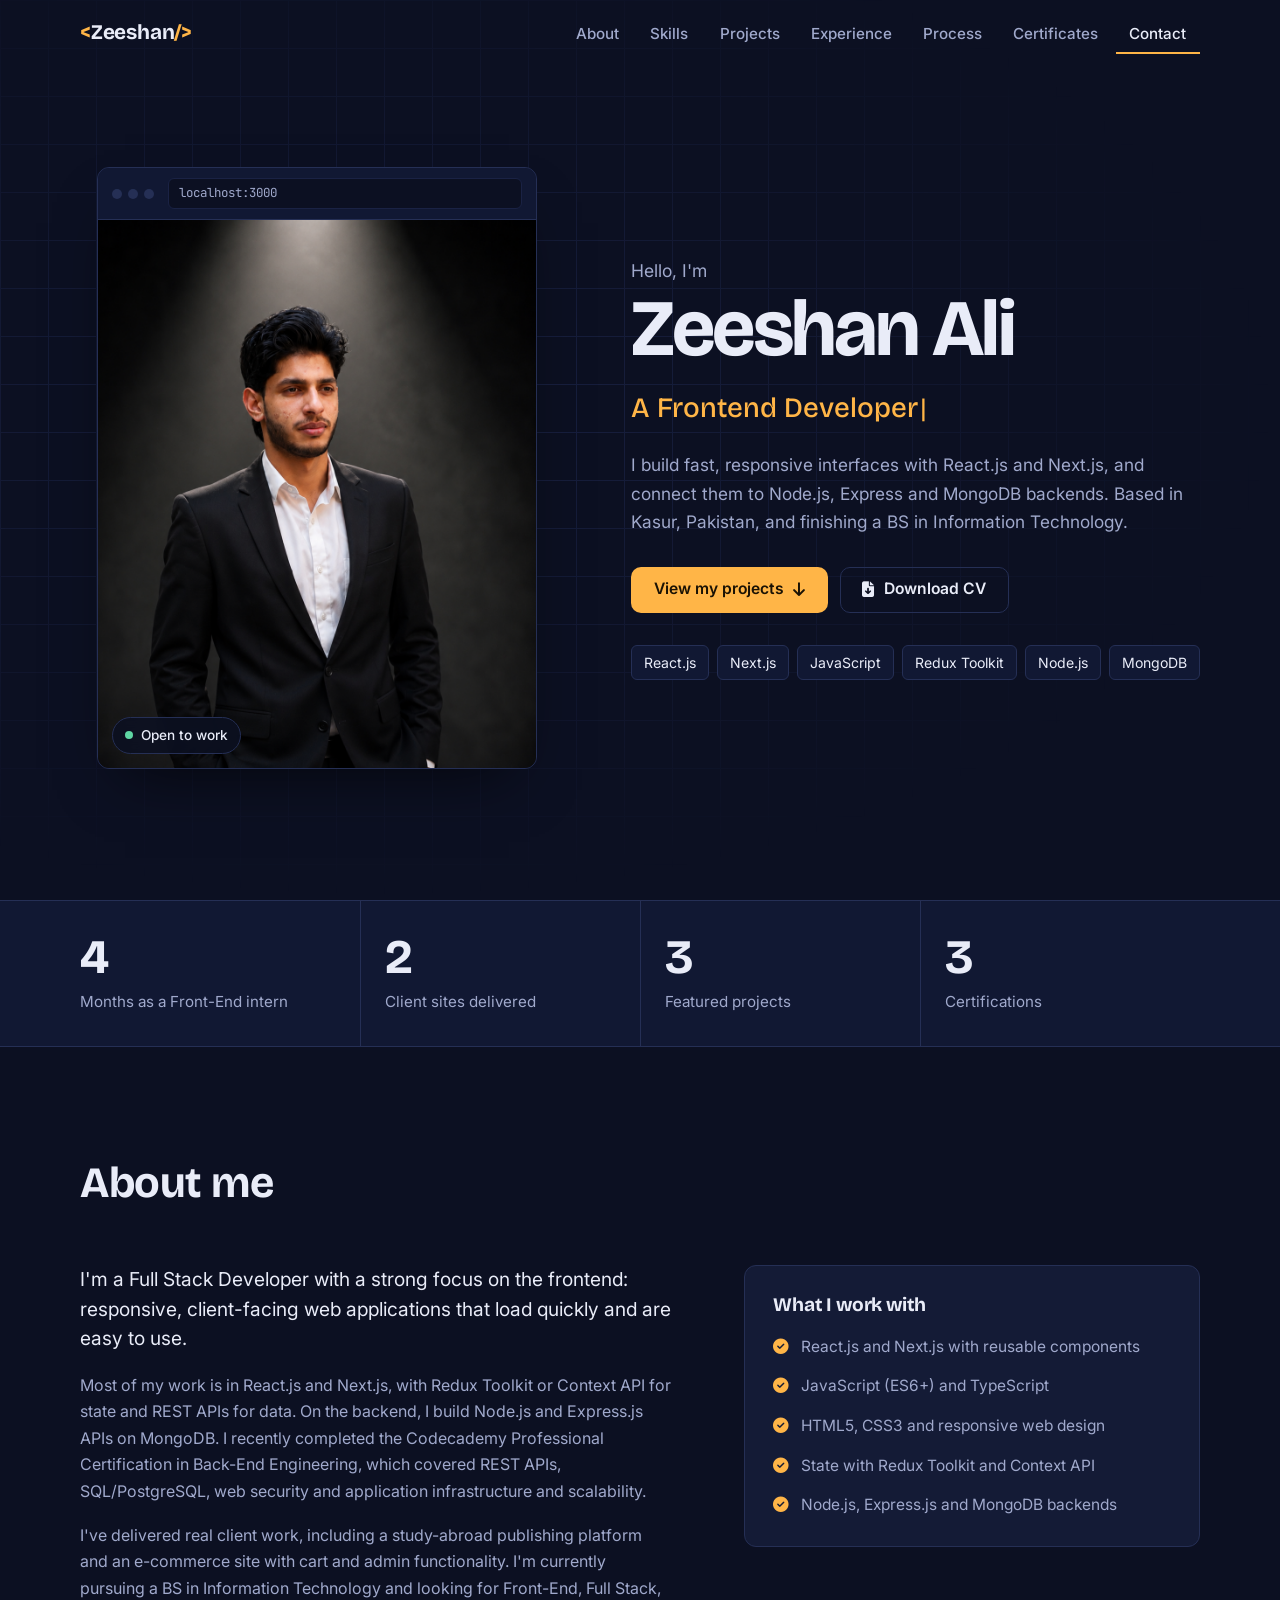
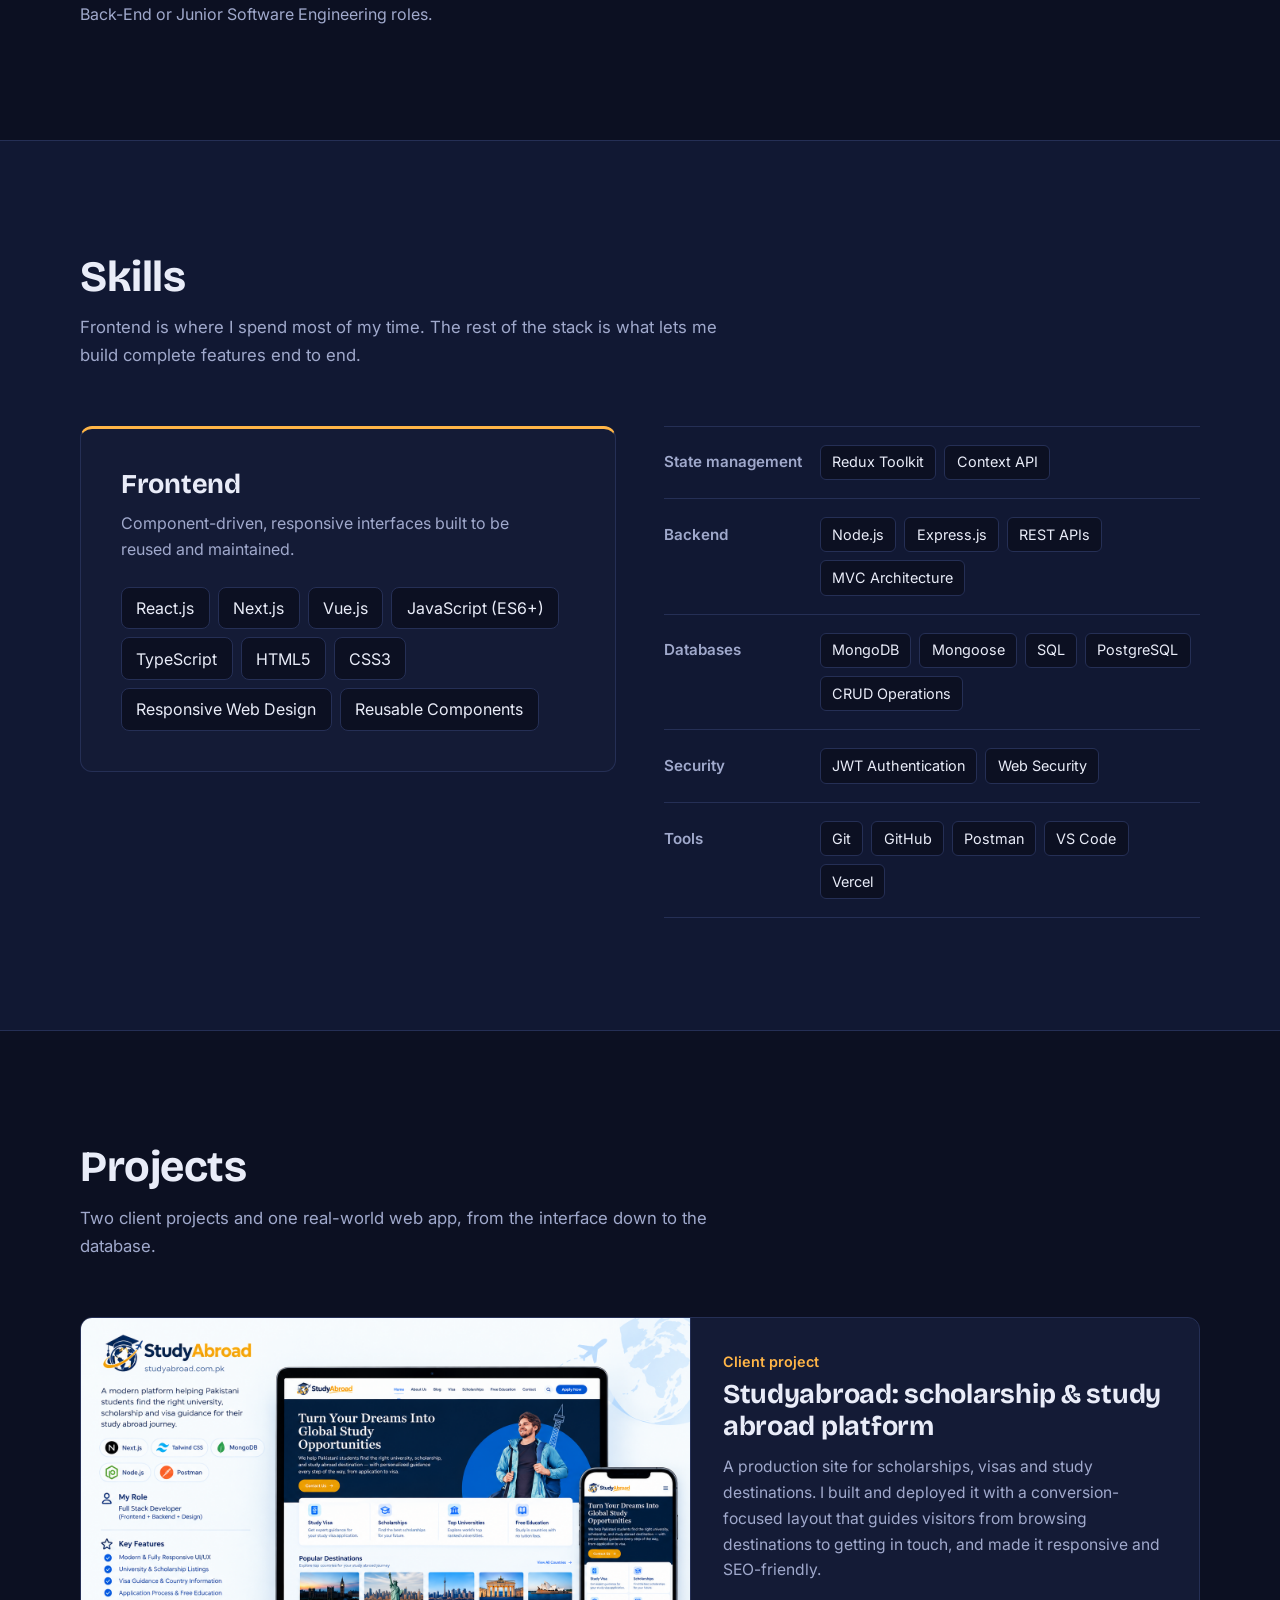
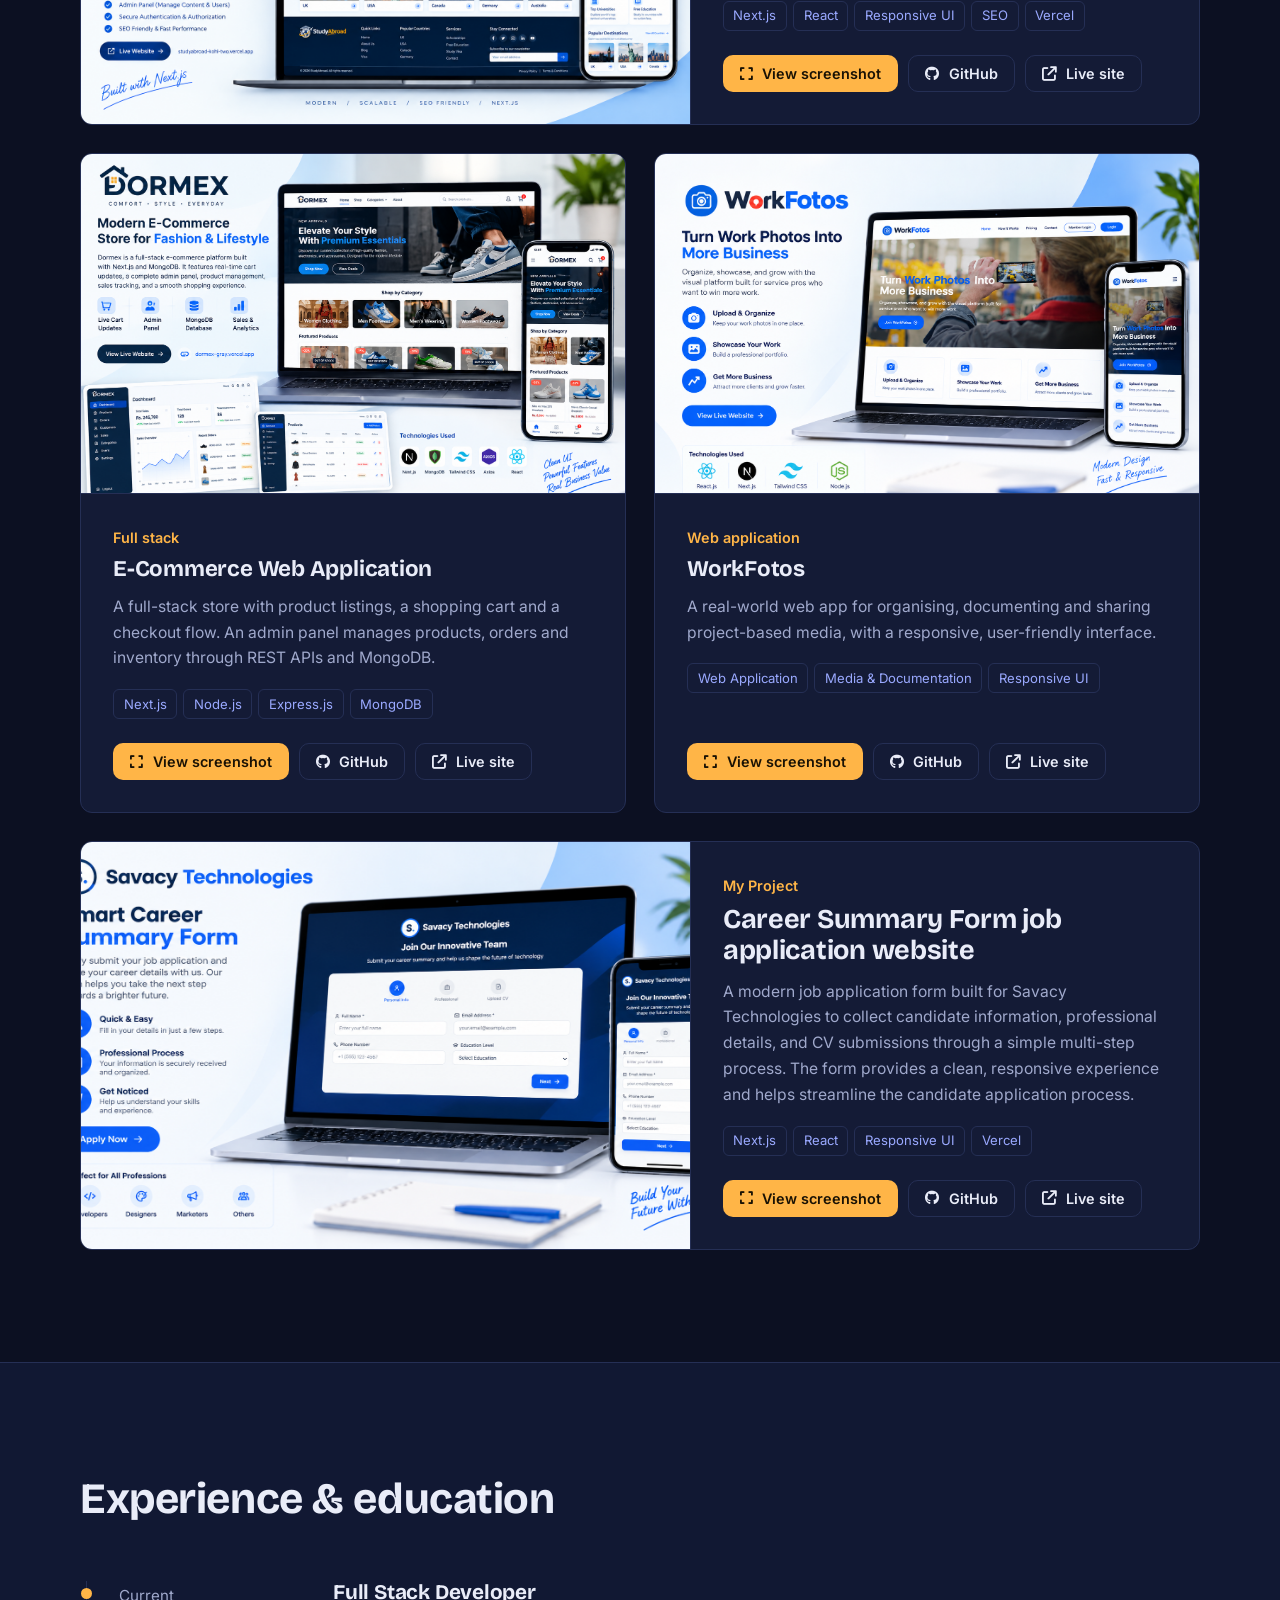
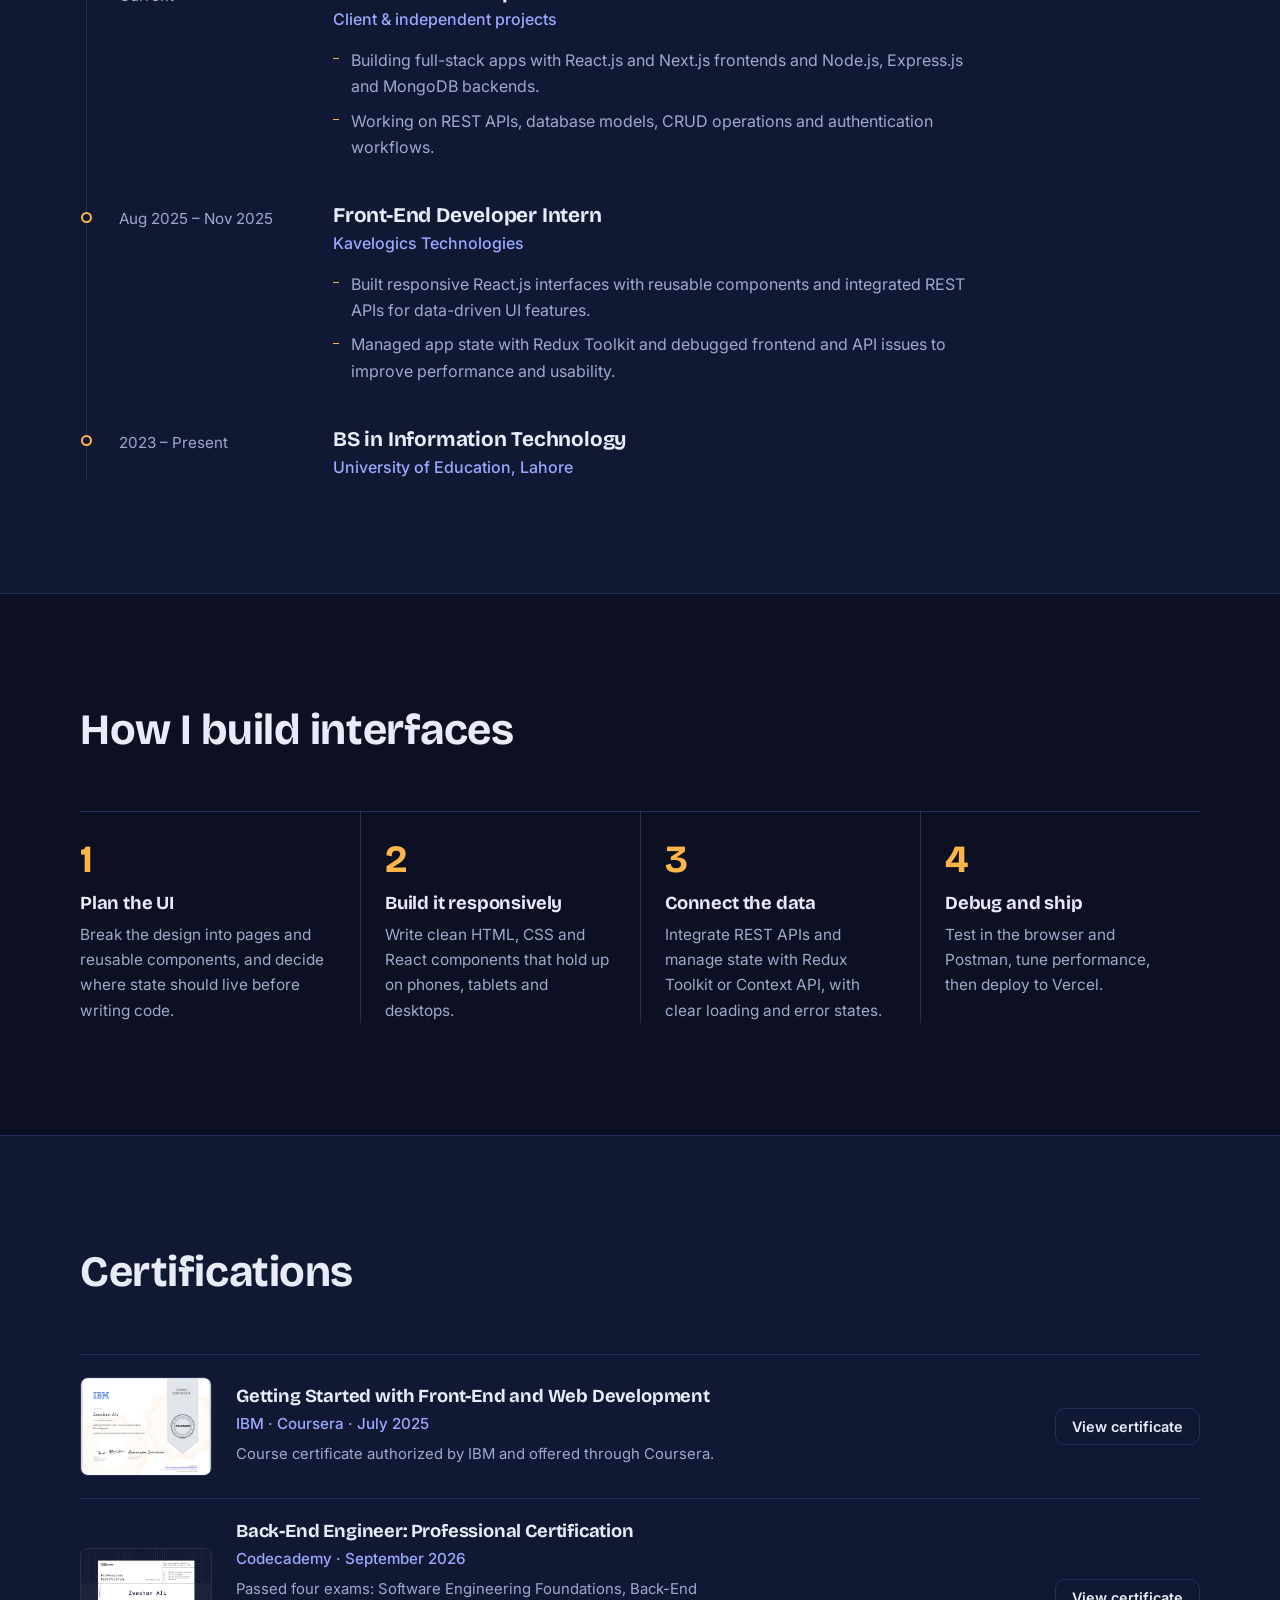
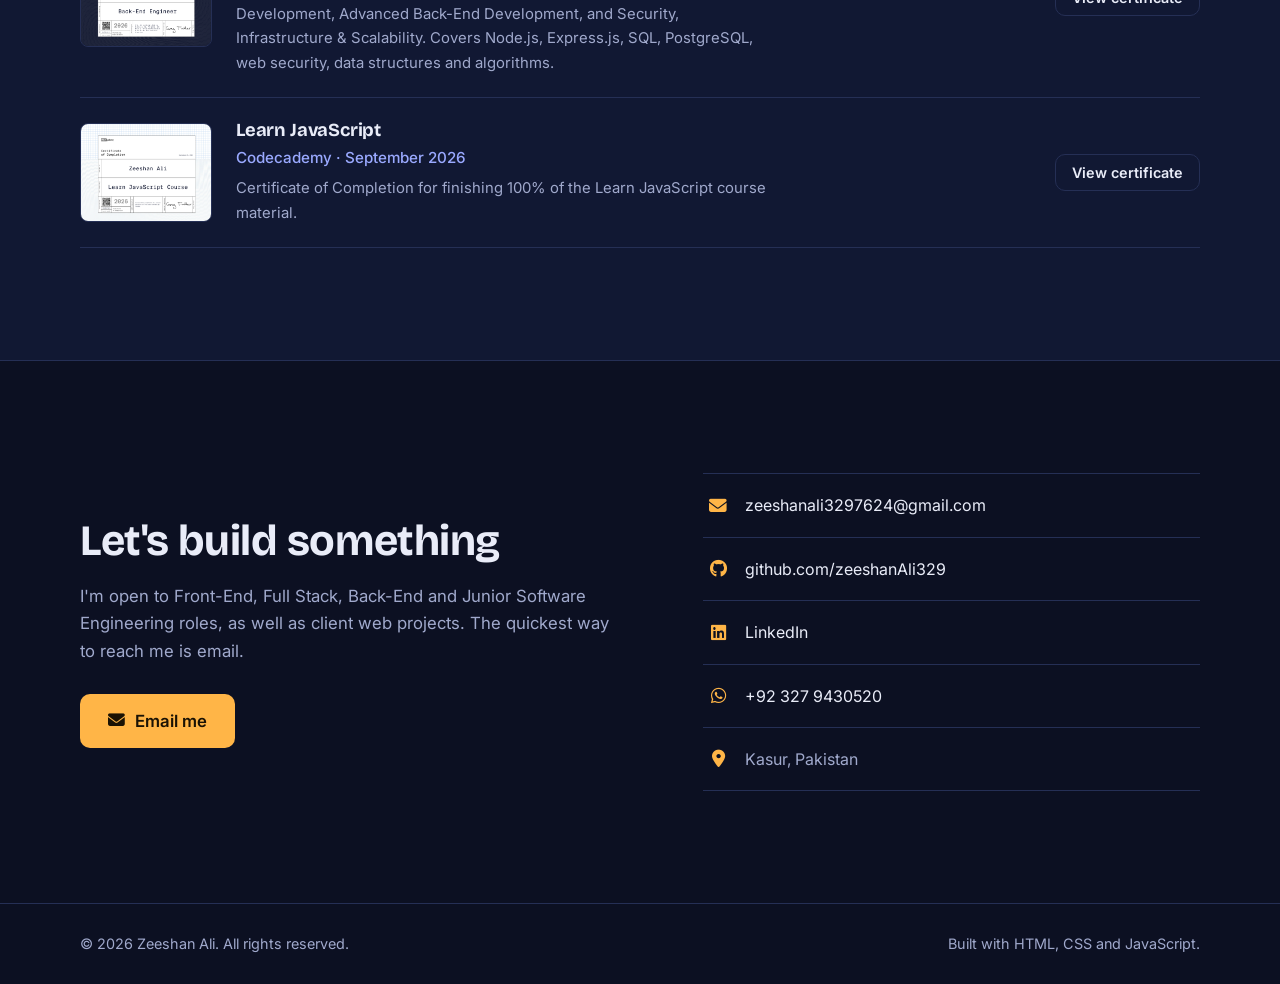
==== commit 5edce12c: "Remove skill-row section from index.html Removed the skill-row section that listed additional skills" ====
--- a/index.html
+++ b/index.html
@@ -303,14 +303,7 @@
                   <li>Vercel</li>
                 </ul>
               </div>
-              <div class="skill-row">
-                <h3>Also</h3>
-                <ul class="chips">
-                  <li>Data Structures &amp; Algorithms</li>
-                  <li>Debugging</li>
-                  <li>Performance Optimisation</li>
-                </ul>
-              </div>
+             
             </div>
           </div>
         </div>
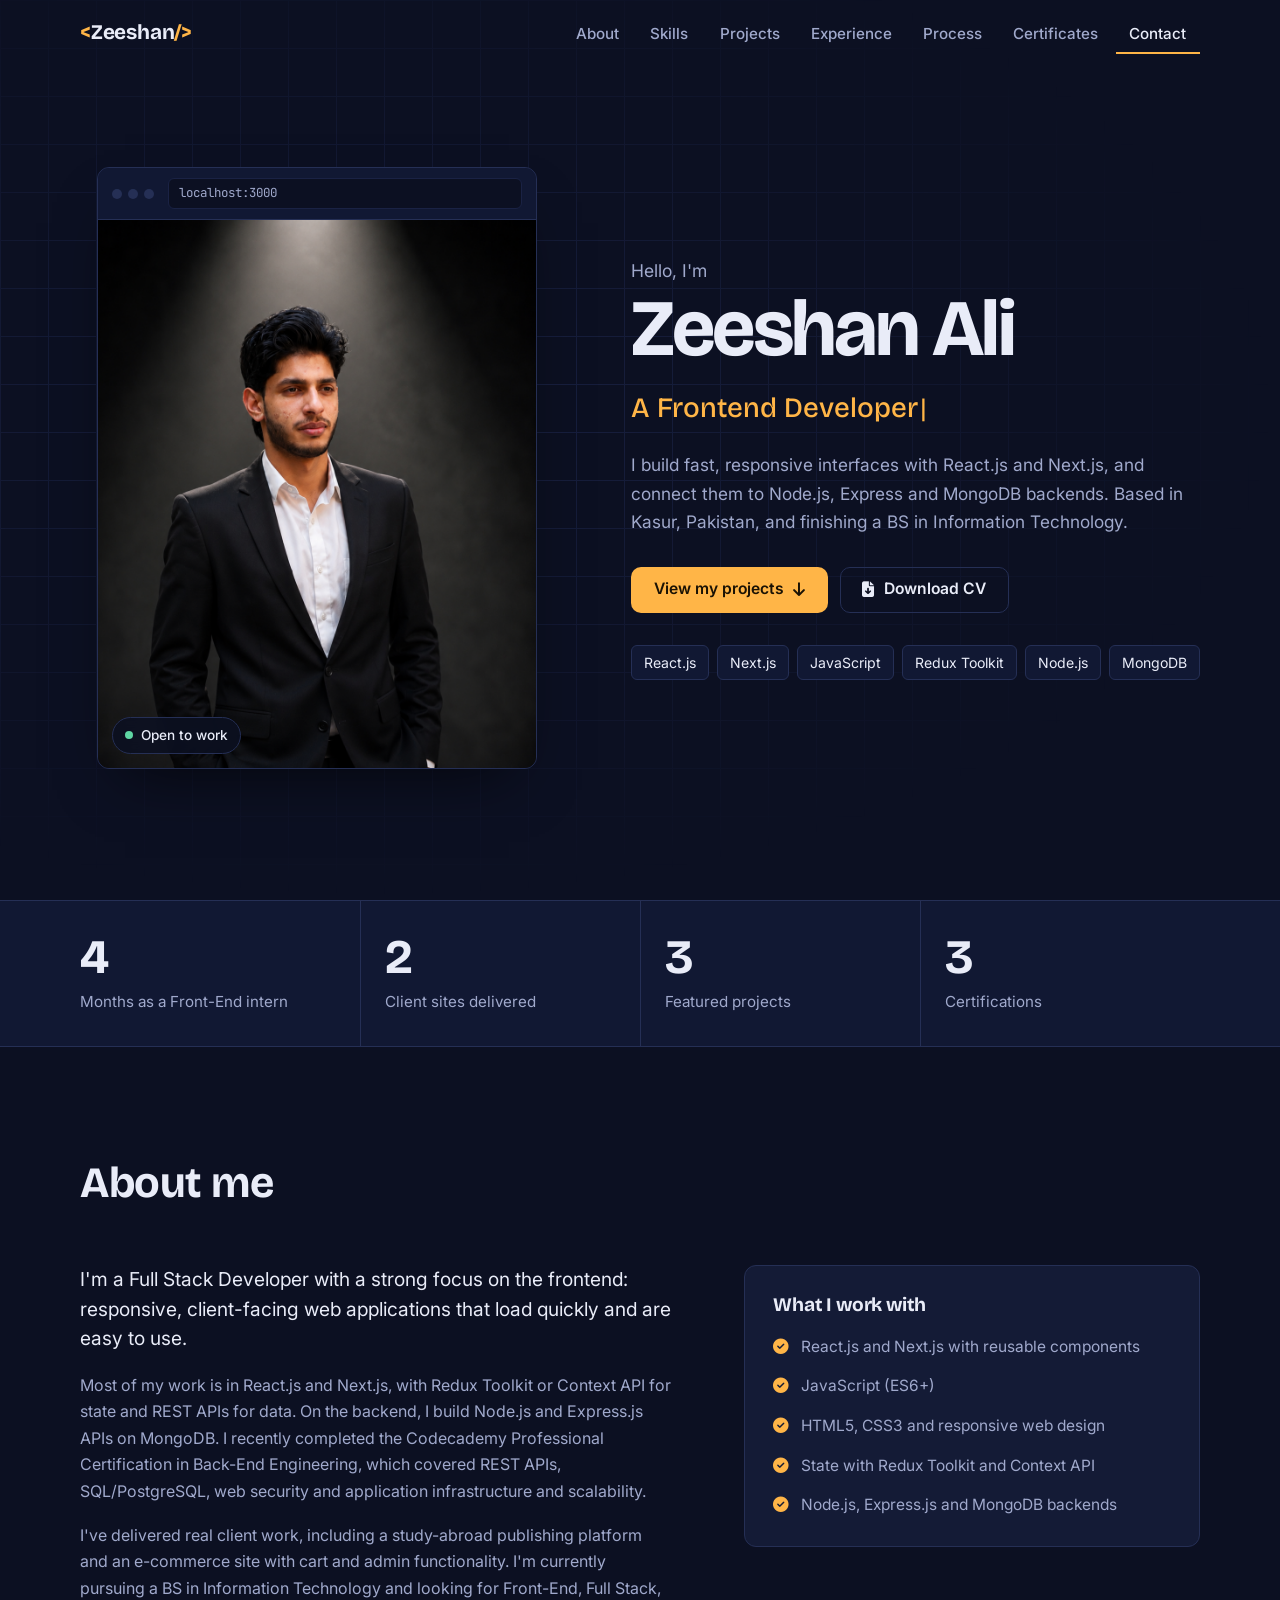
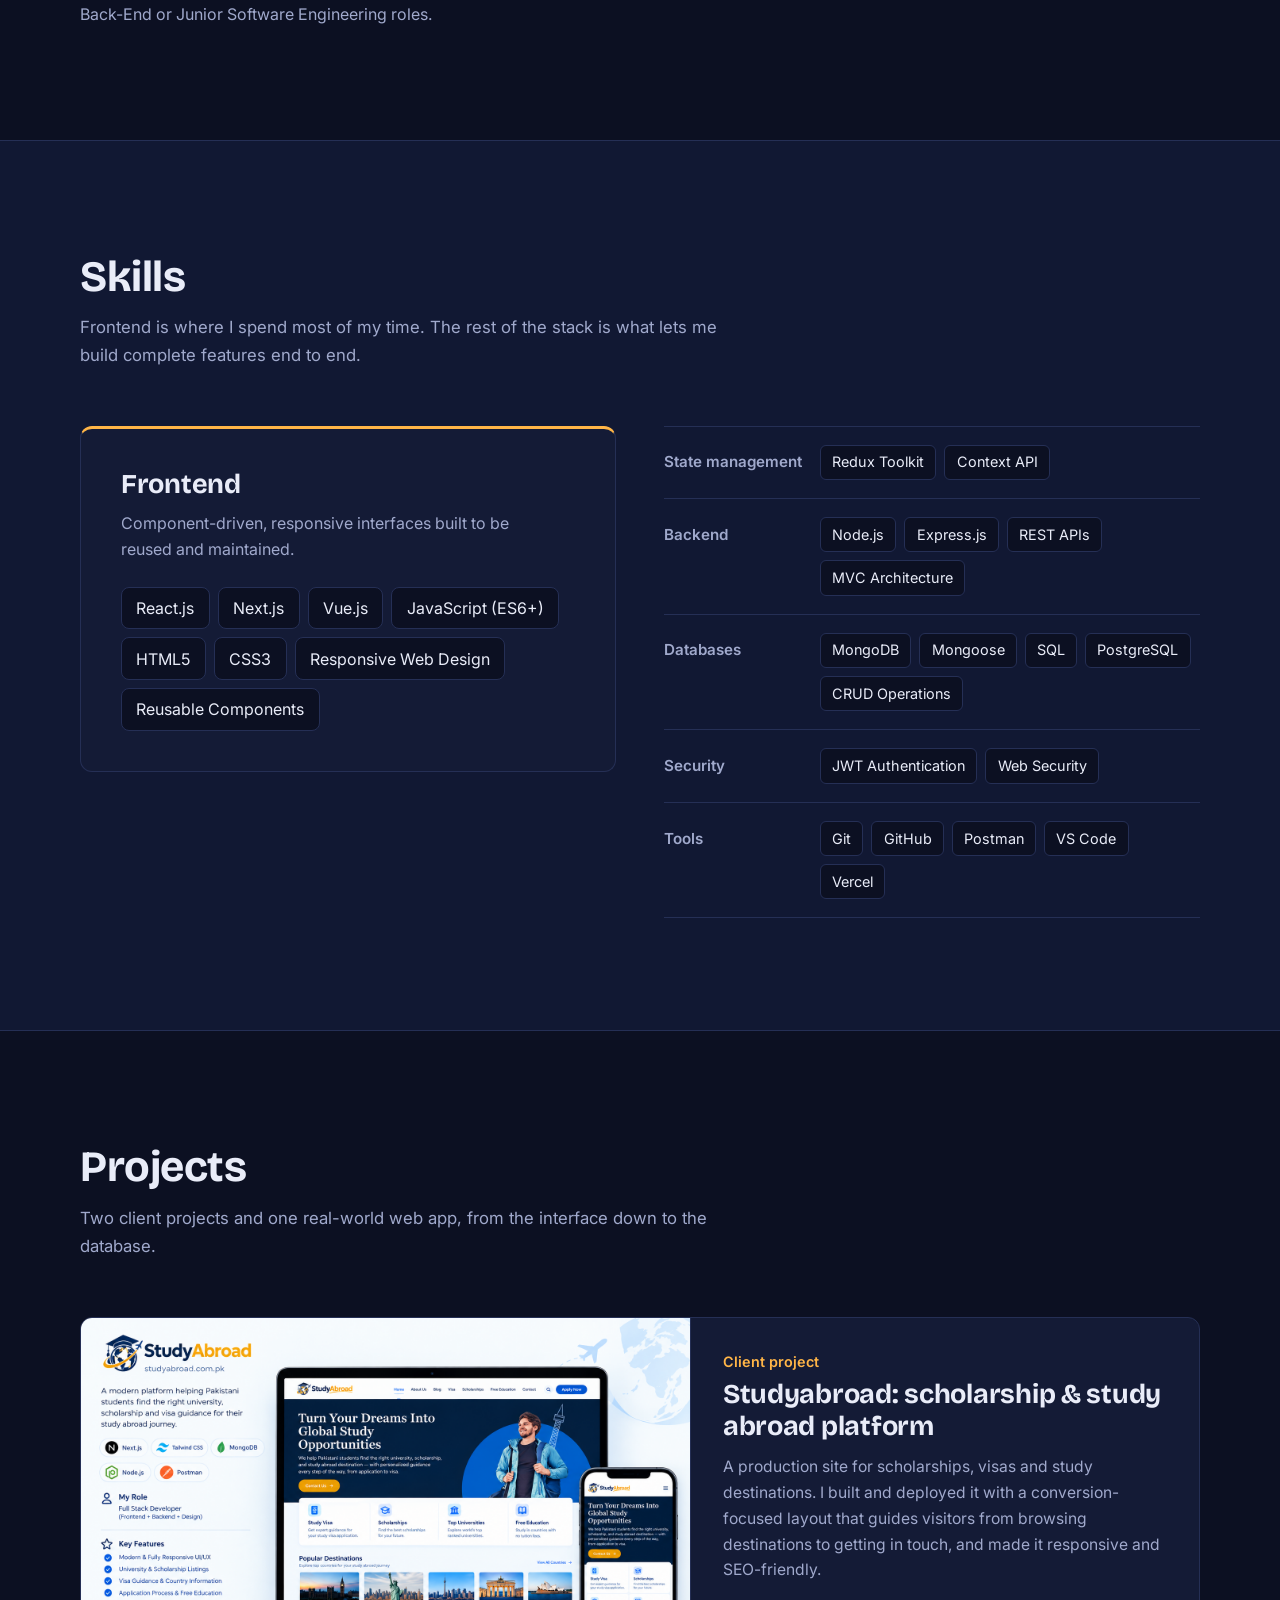
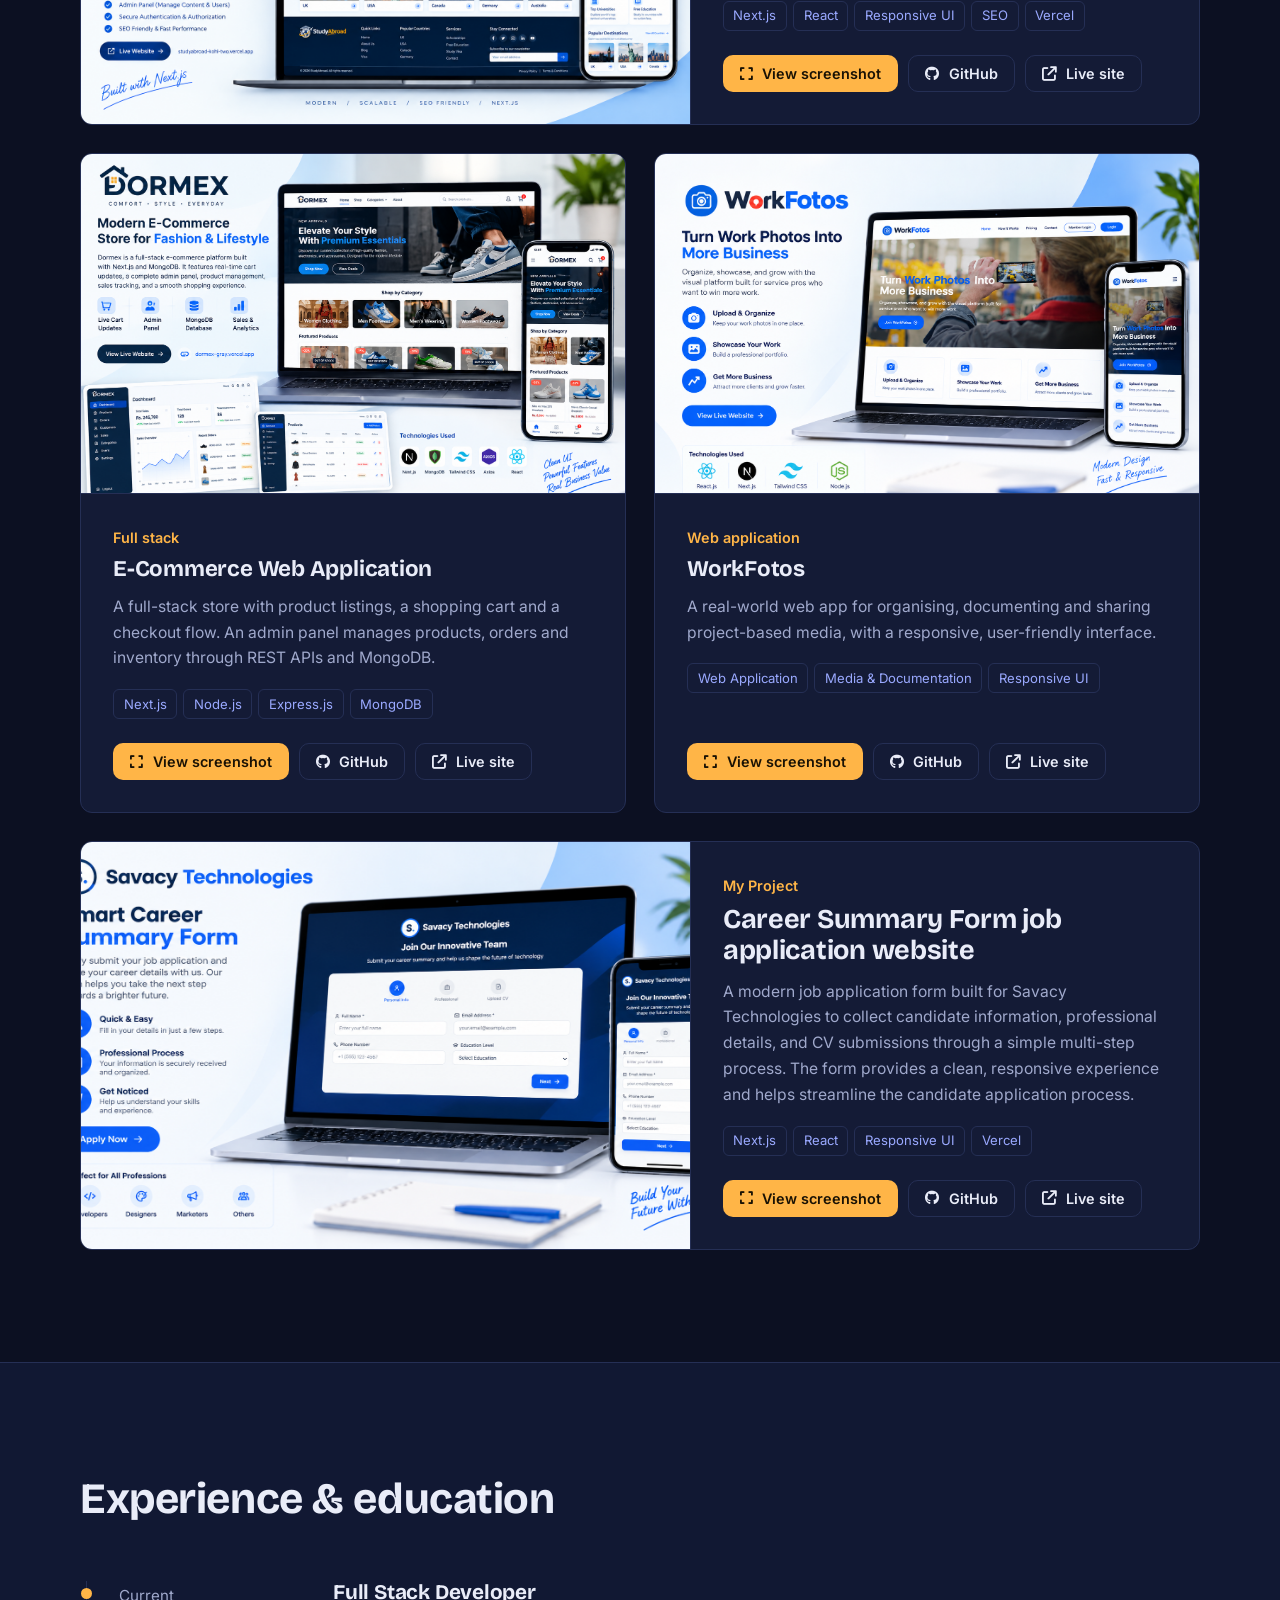
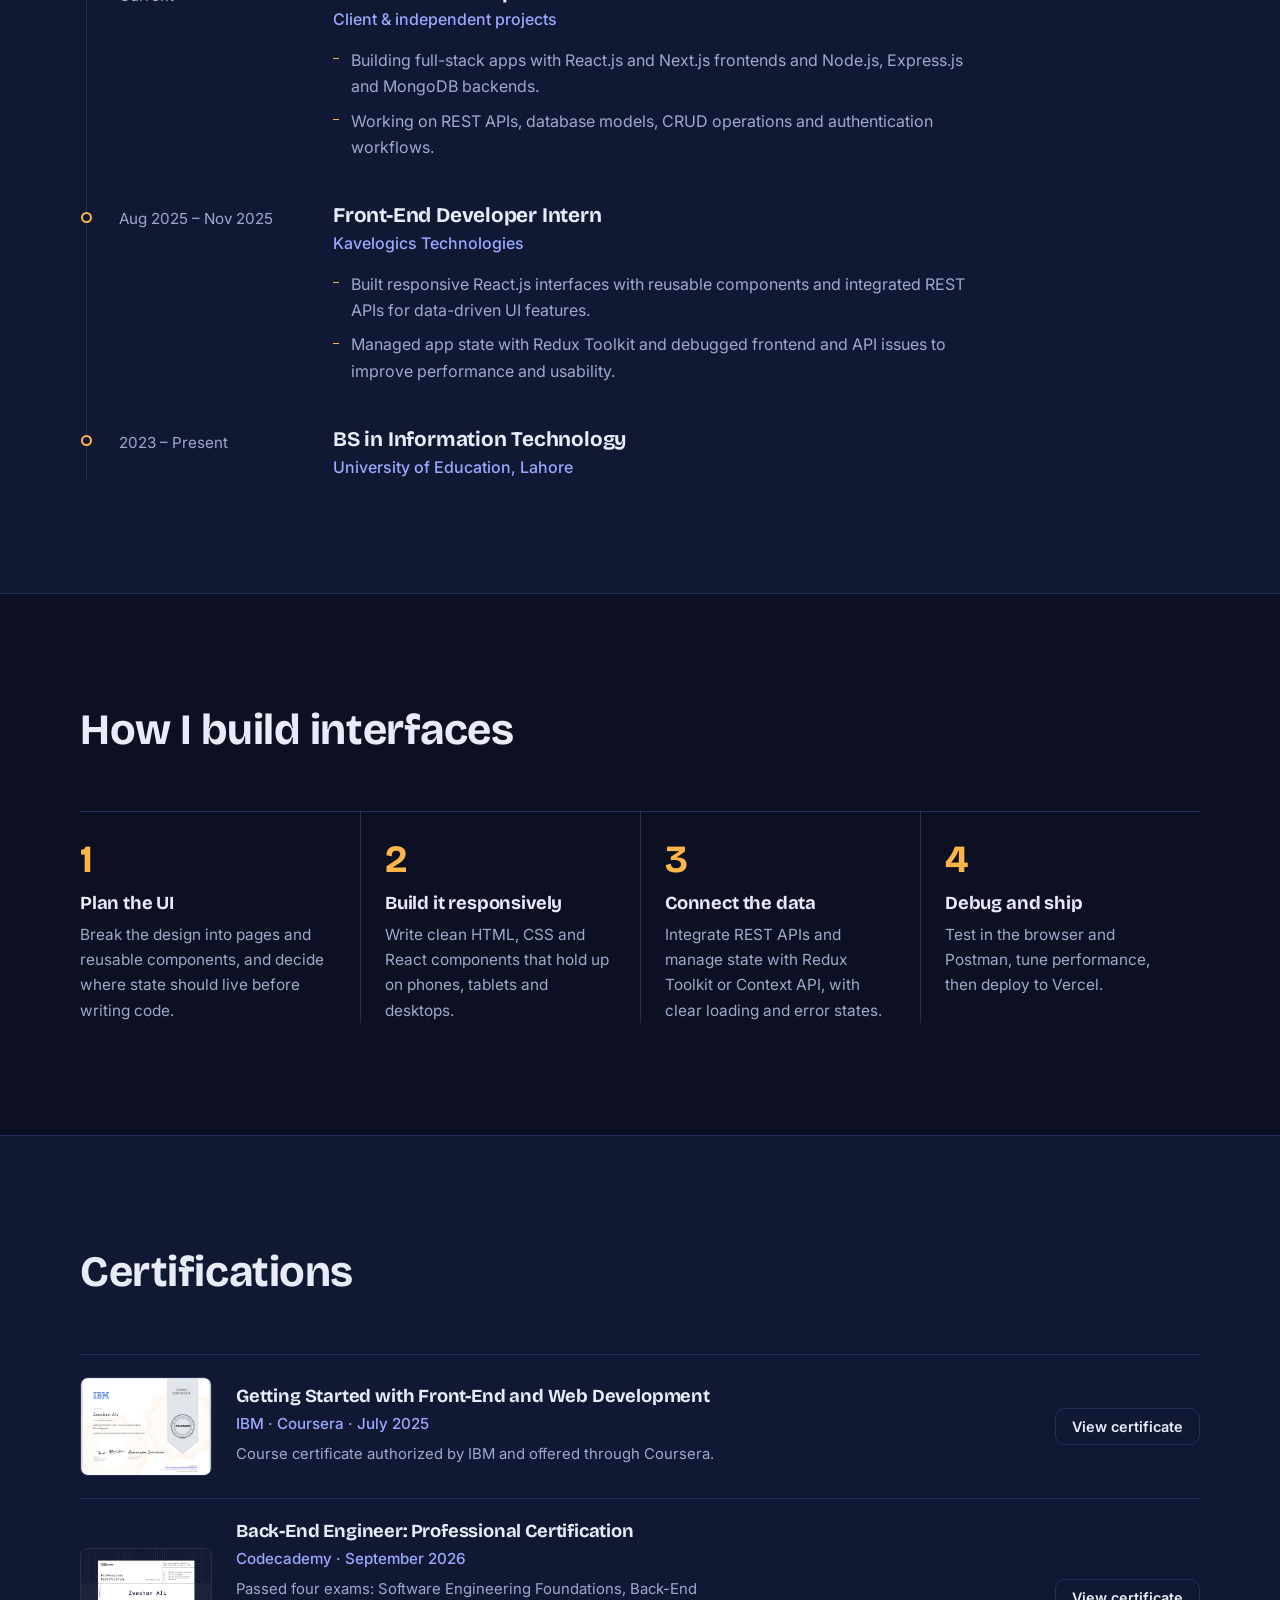
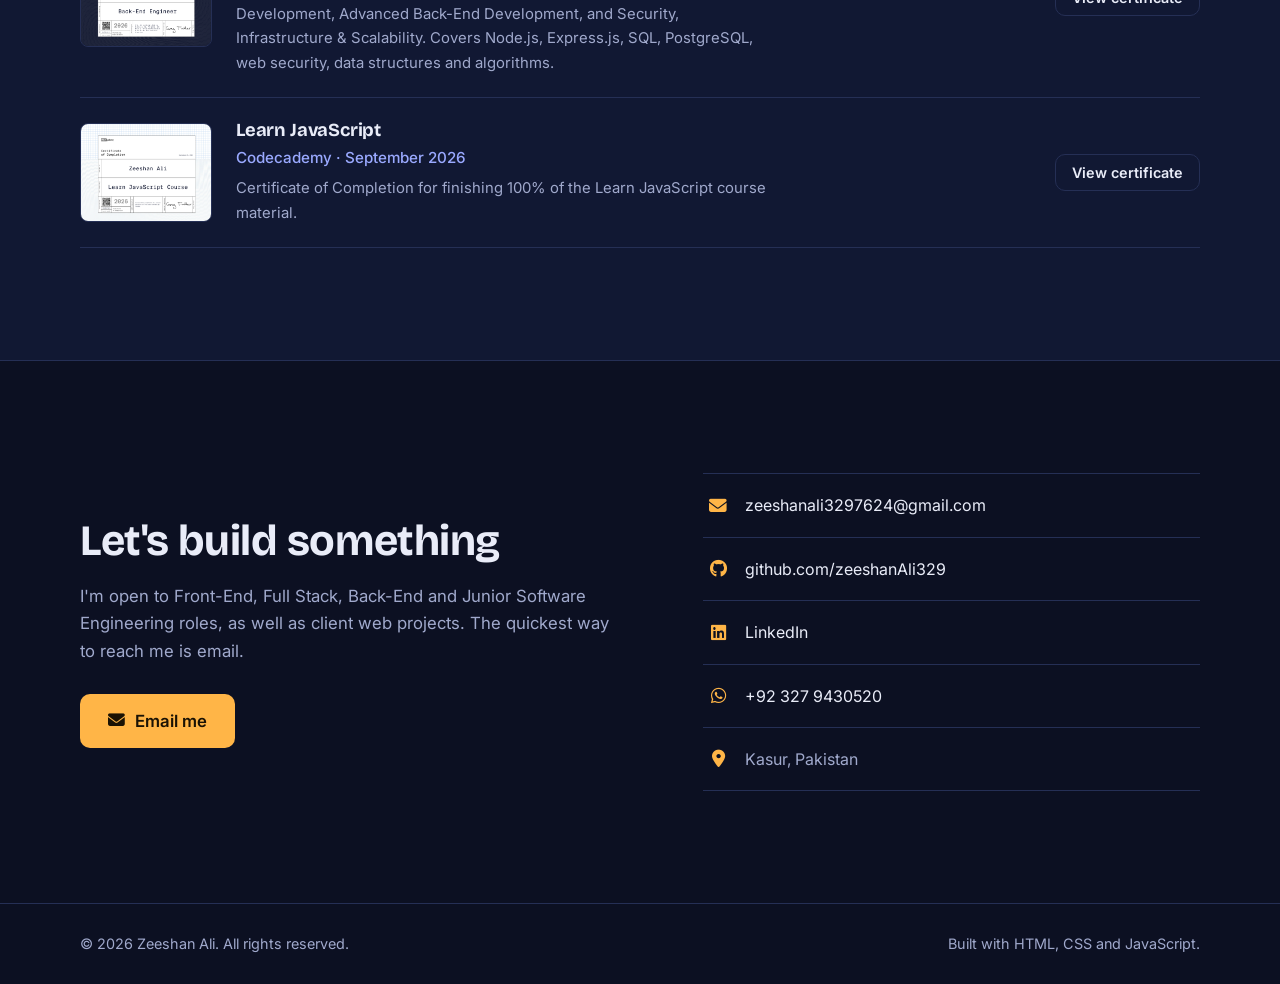
==== commit daed9d4e: "Update skills list in index.html Removed TypeScript mention from skills list." ====
--- a/index.html
+++ b/index.html
@@ -205,7 +205,7 @@
                 </li>
                 <li>
                   <i class="fa-solid fa-circle-check" aria-hidden="true"></i>
-                  JavaScript (ES6+) and TypeScript
+                  JavaScript (ES6+)
                 </li>
                 <li>
                   <i class="fa-solid fa-circle-check" aria-hidden="true"></i>
@@ -250,7 +250,7 @@
                 <li>Next.js</li>
                 <li>Vue.js</li>
                 <li>JavaScript (ES6+)</li>
-                <li>TypeScript</li>
+     
                 <li>HTML5</li>
                 <li>CSS3</li>
                 <li>Responsive Web Design</li>
